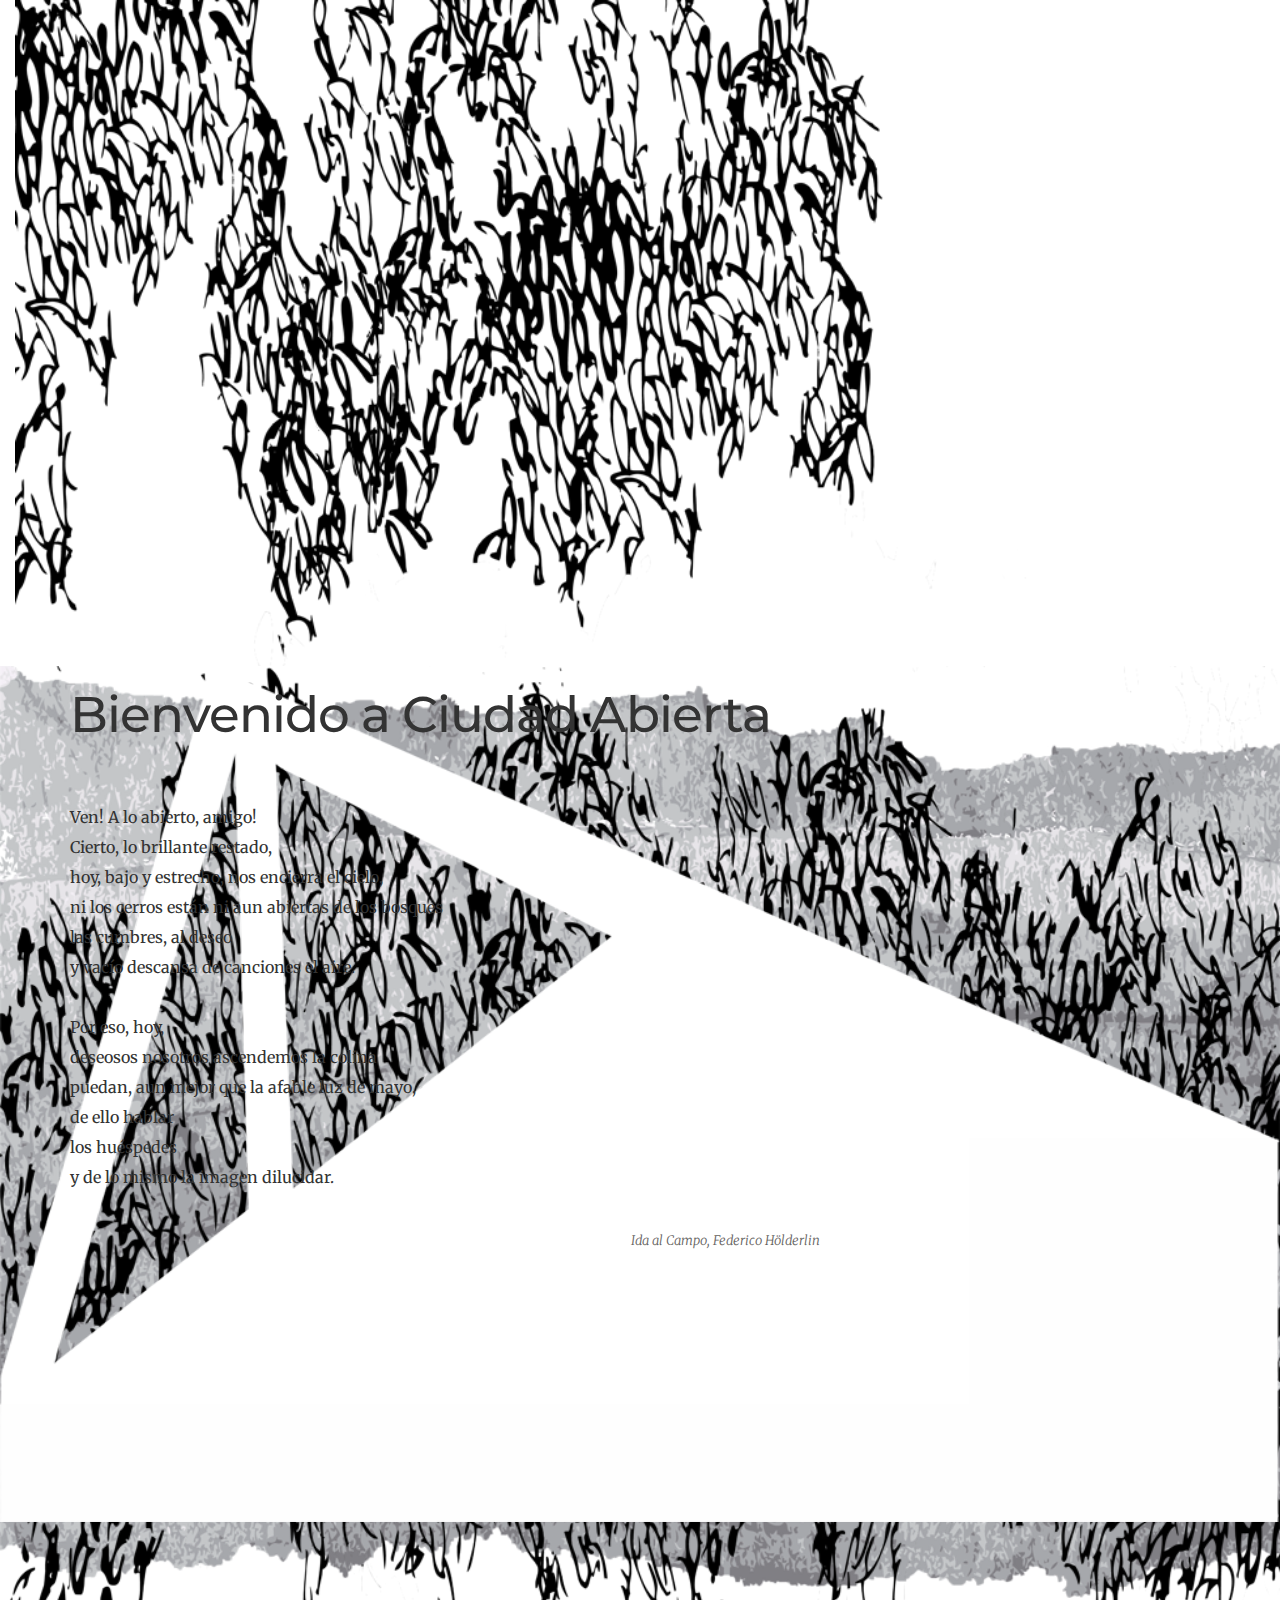
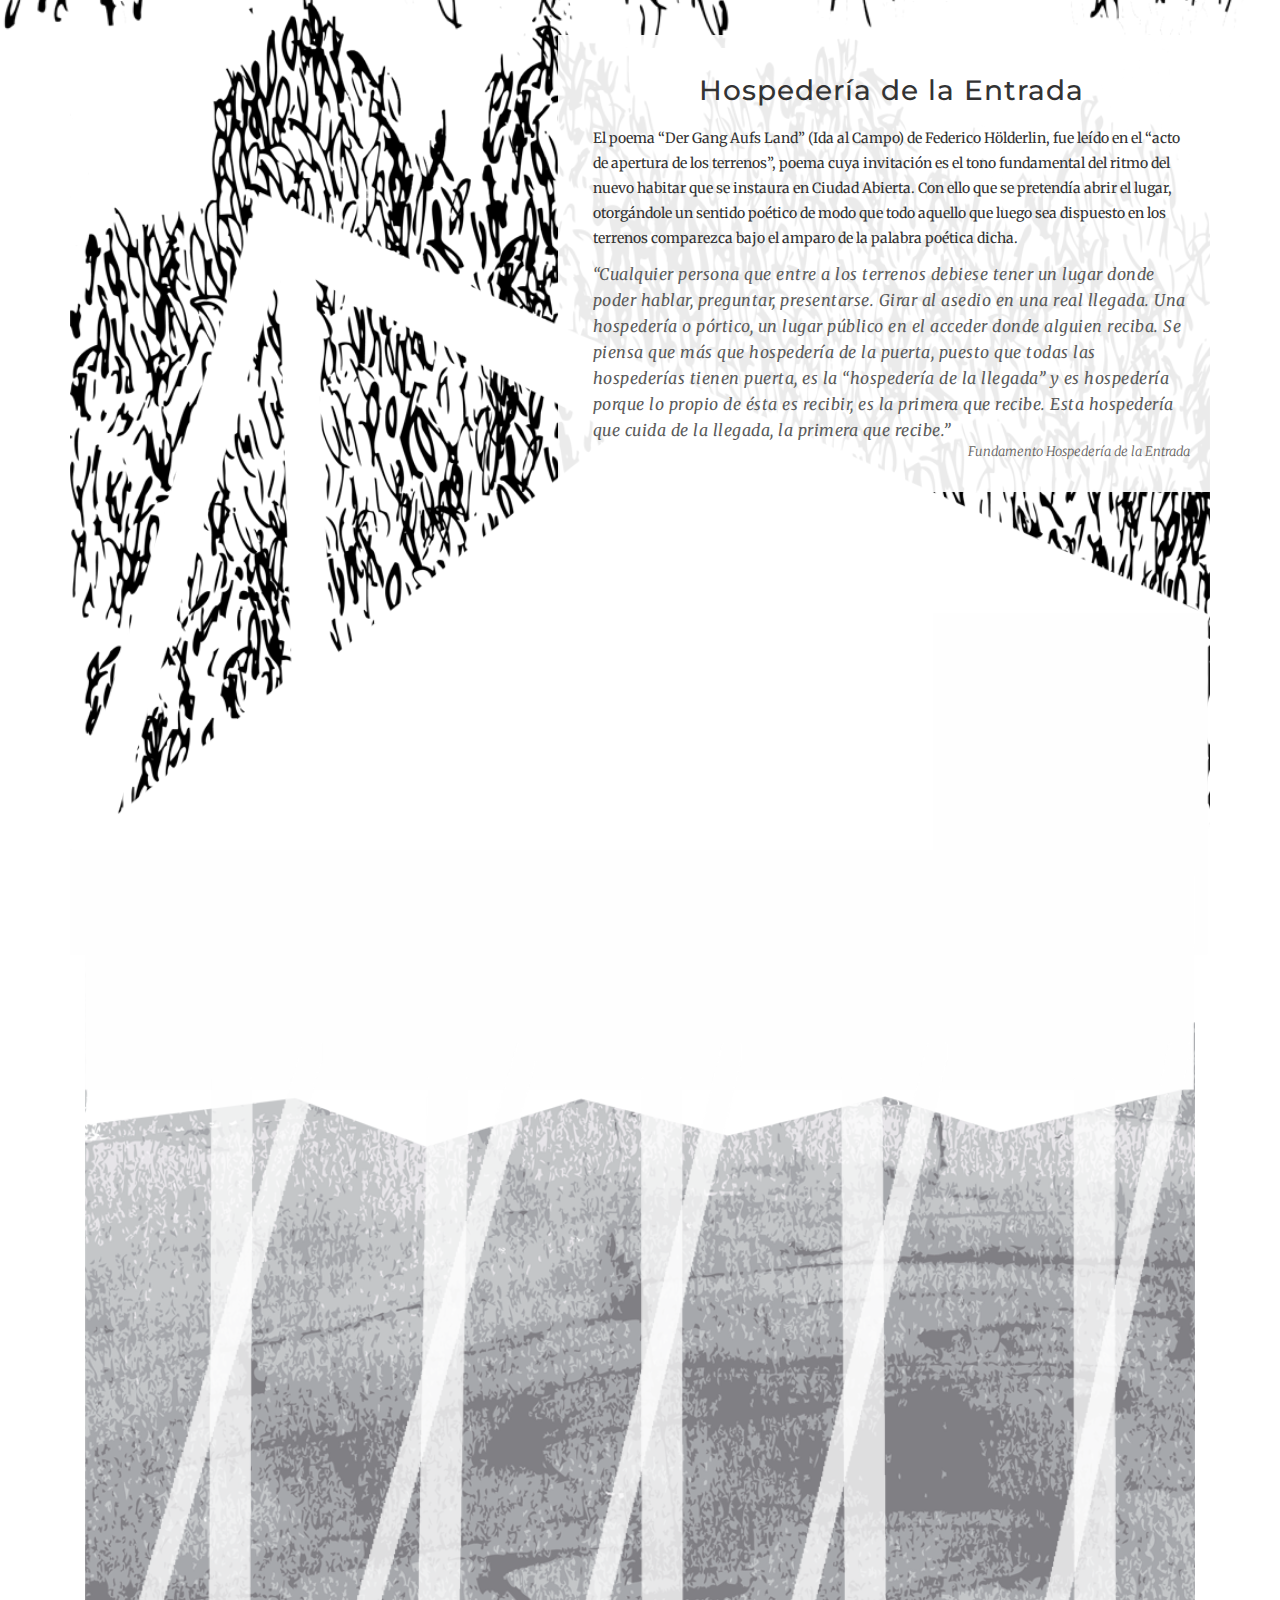
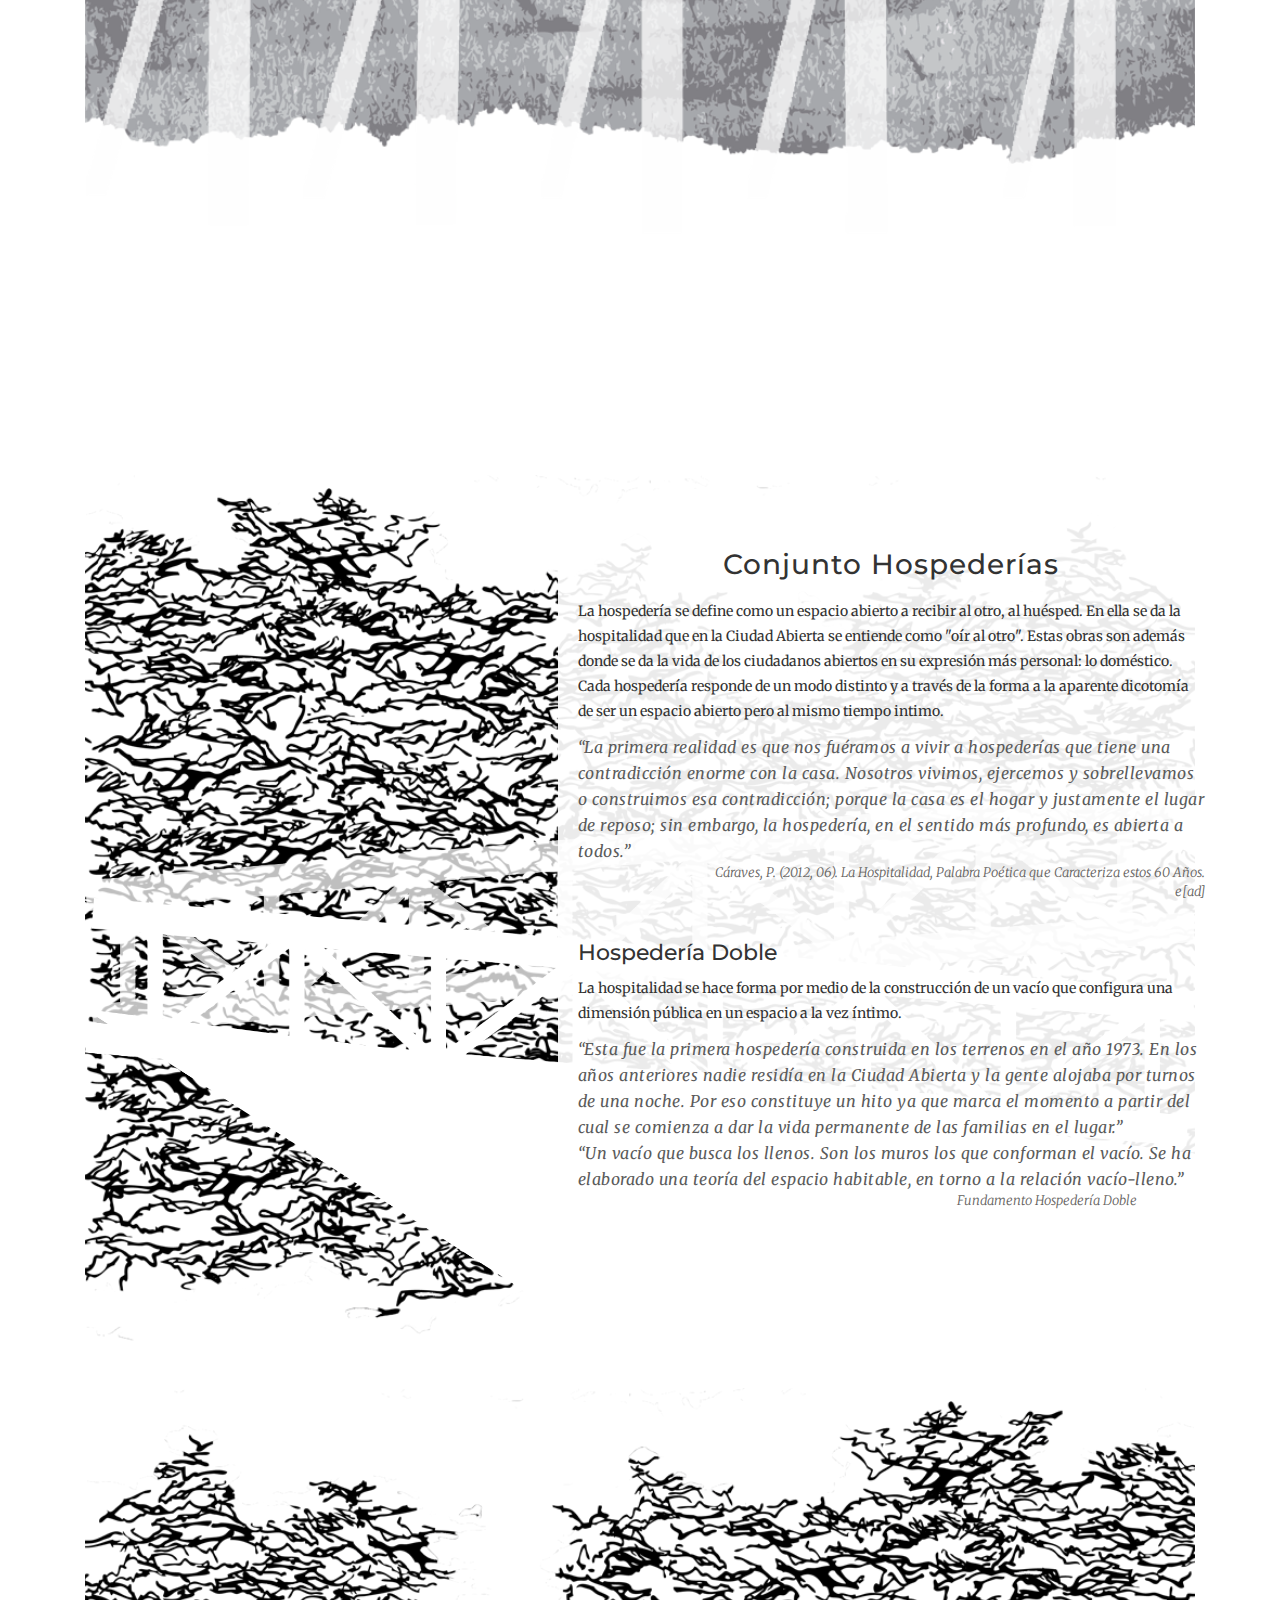
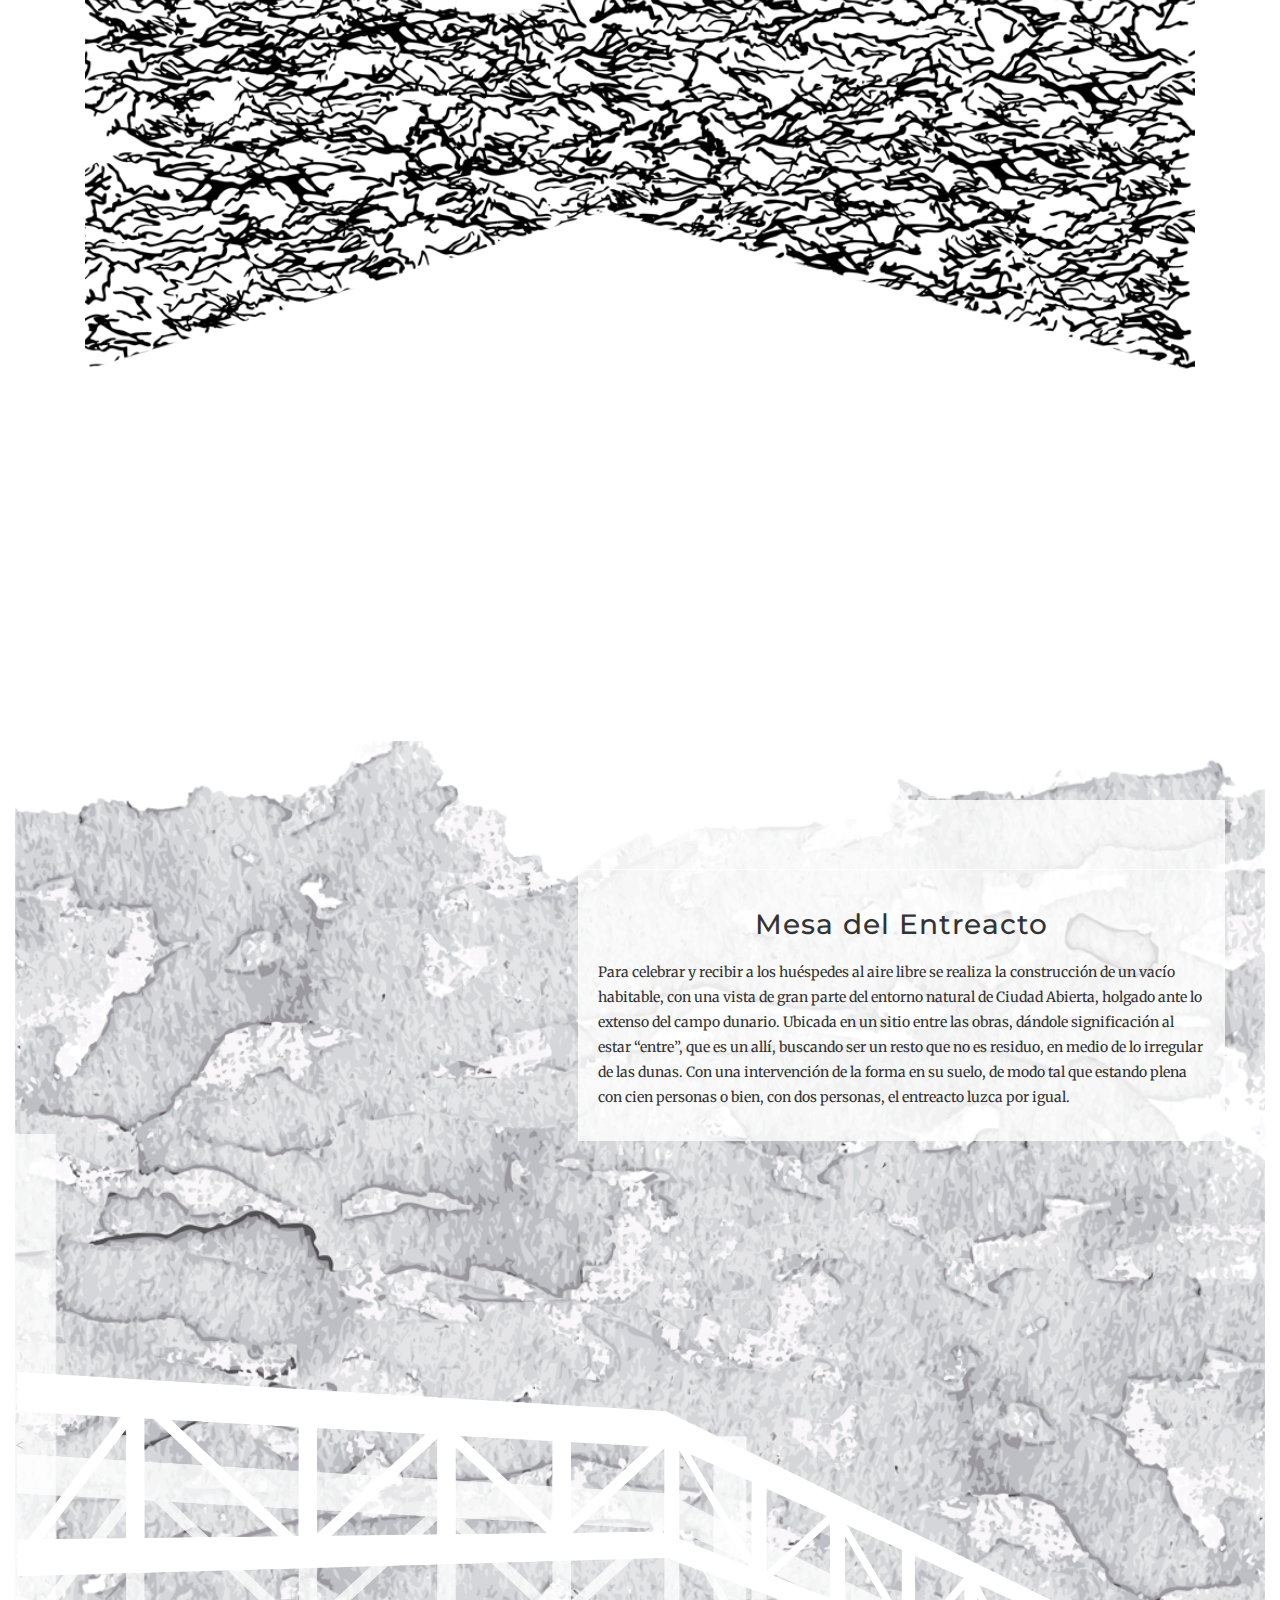
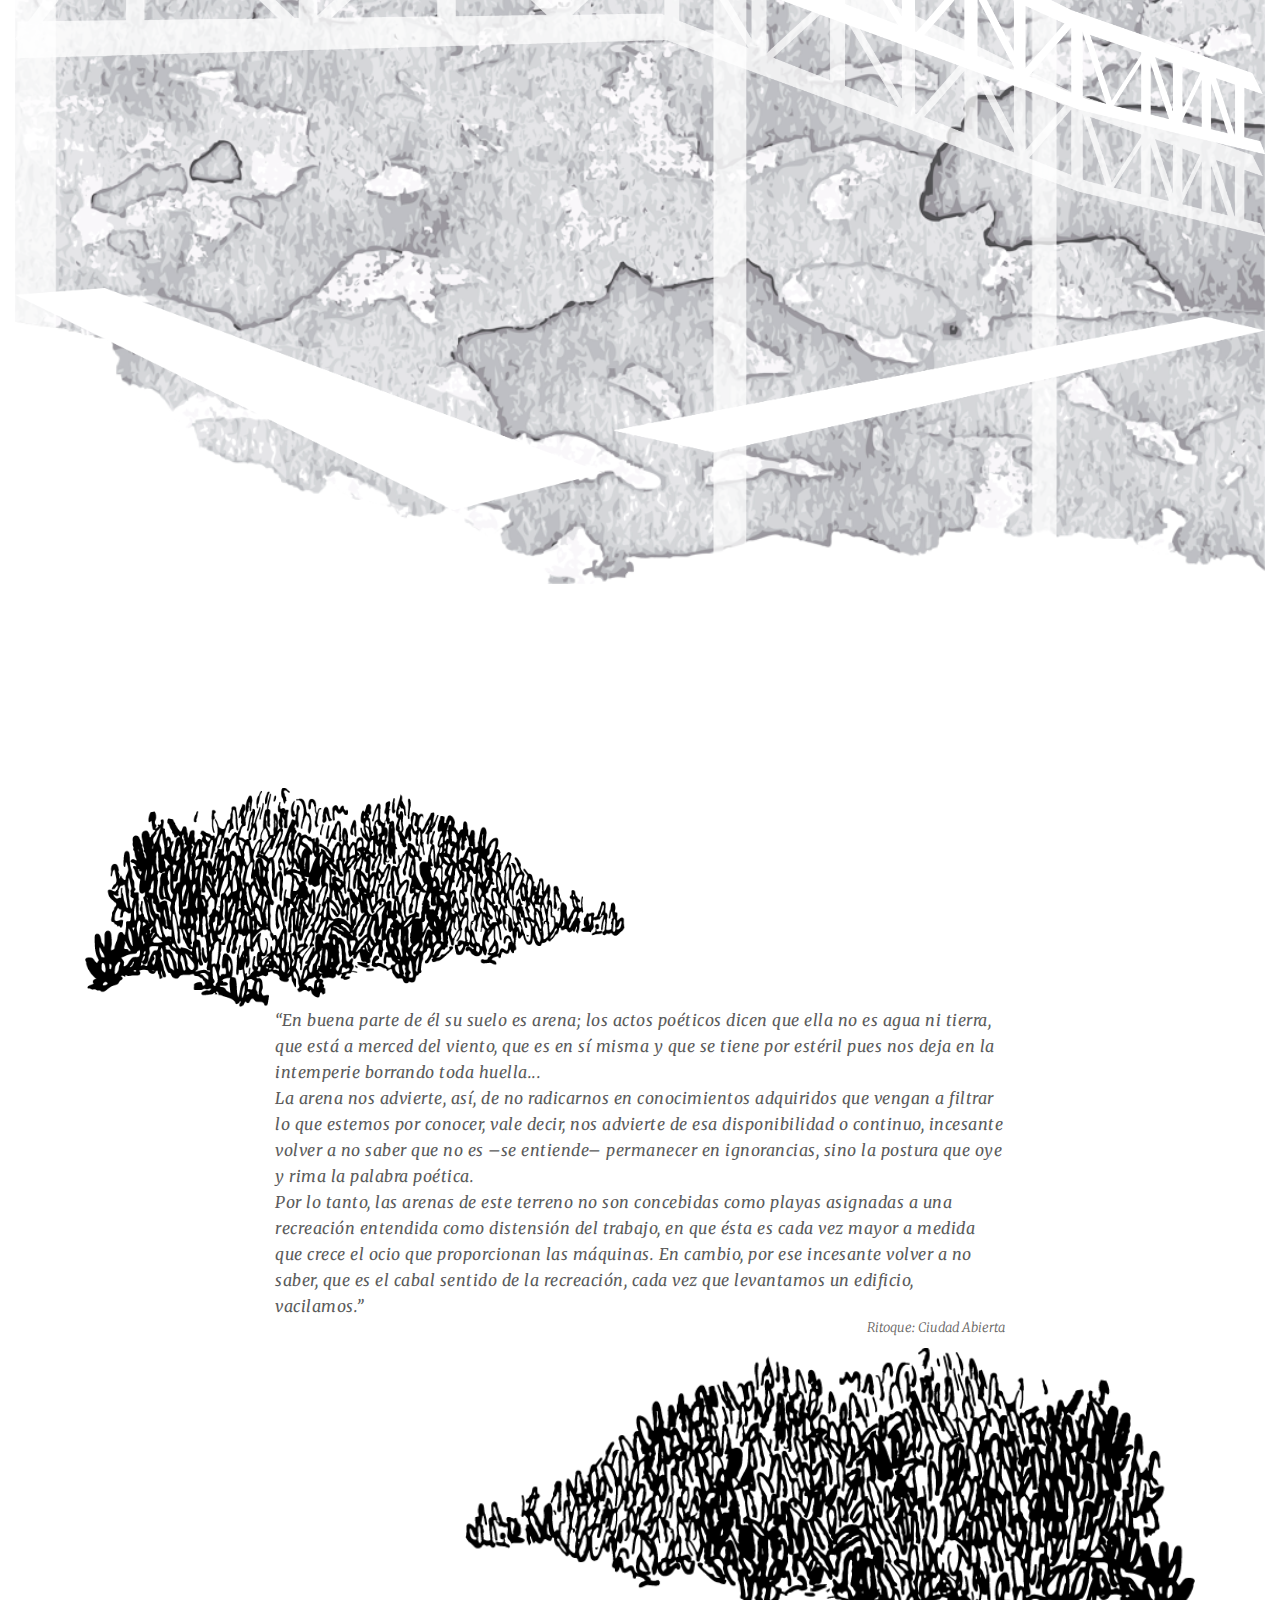
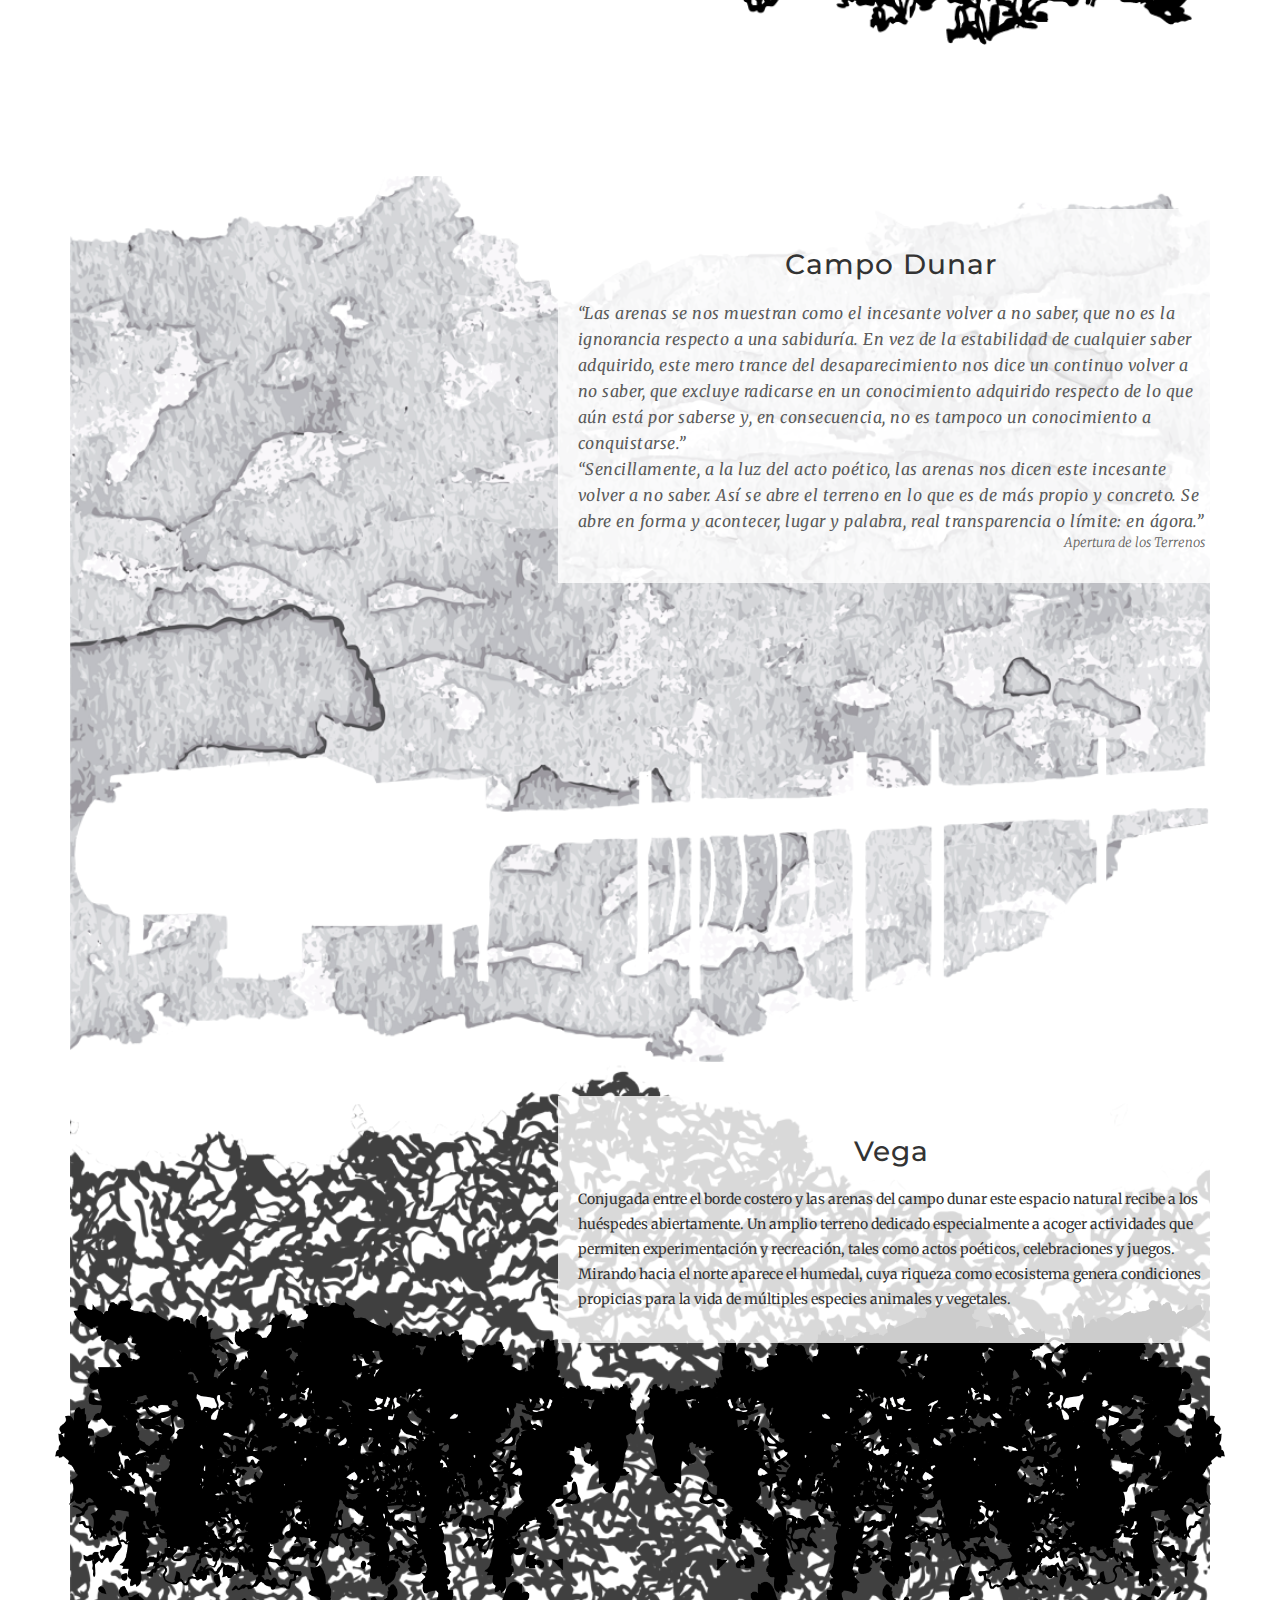
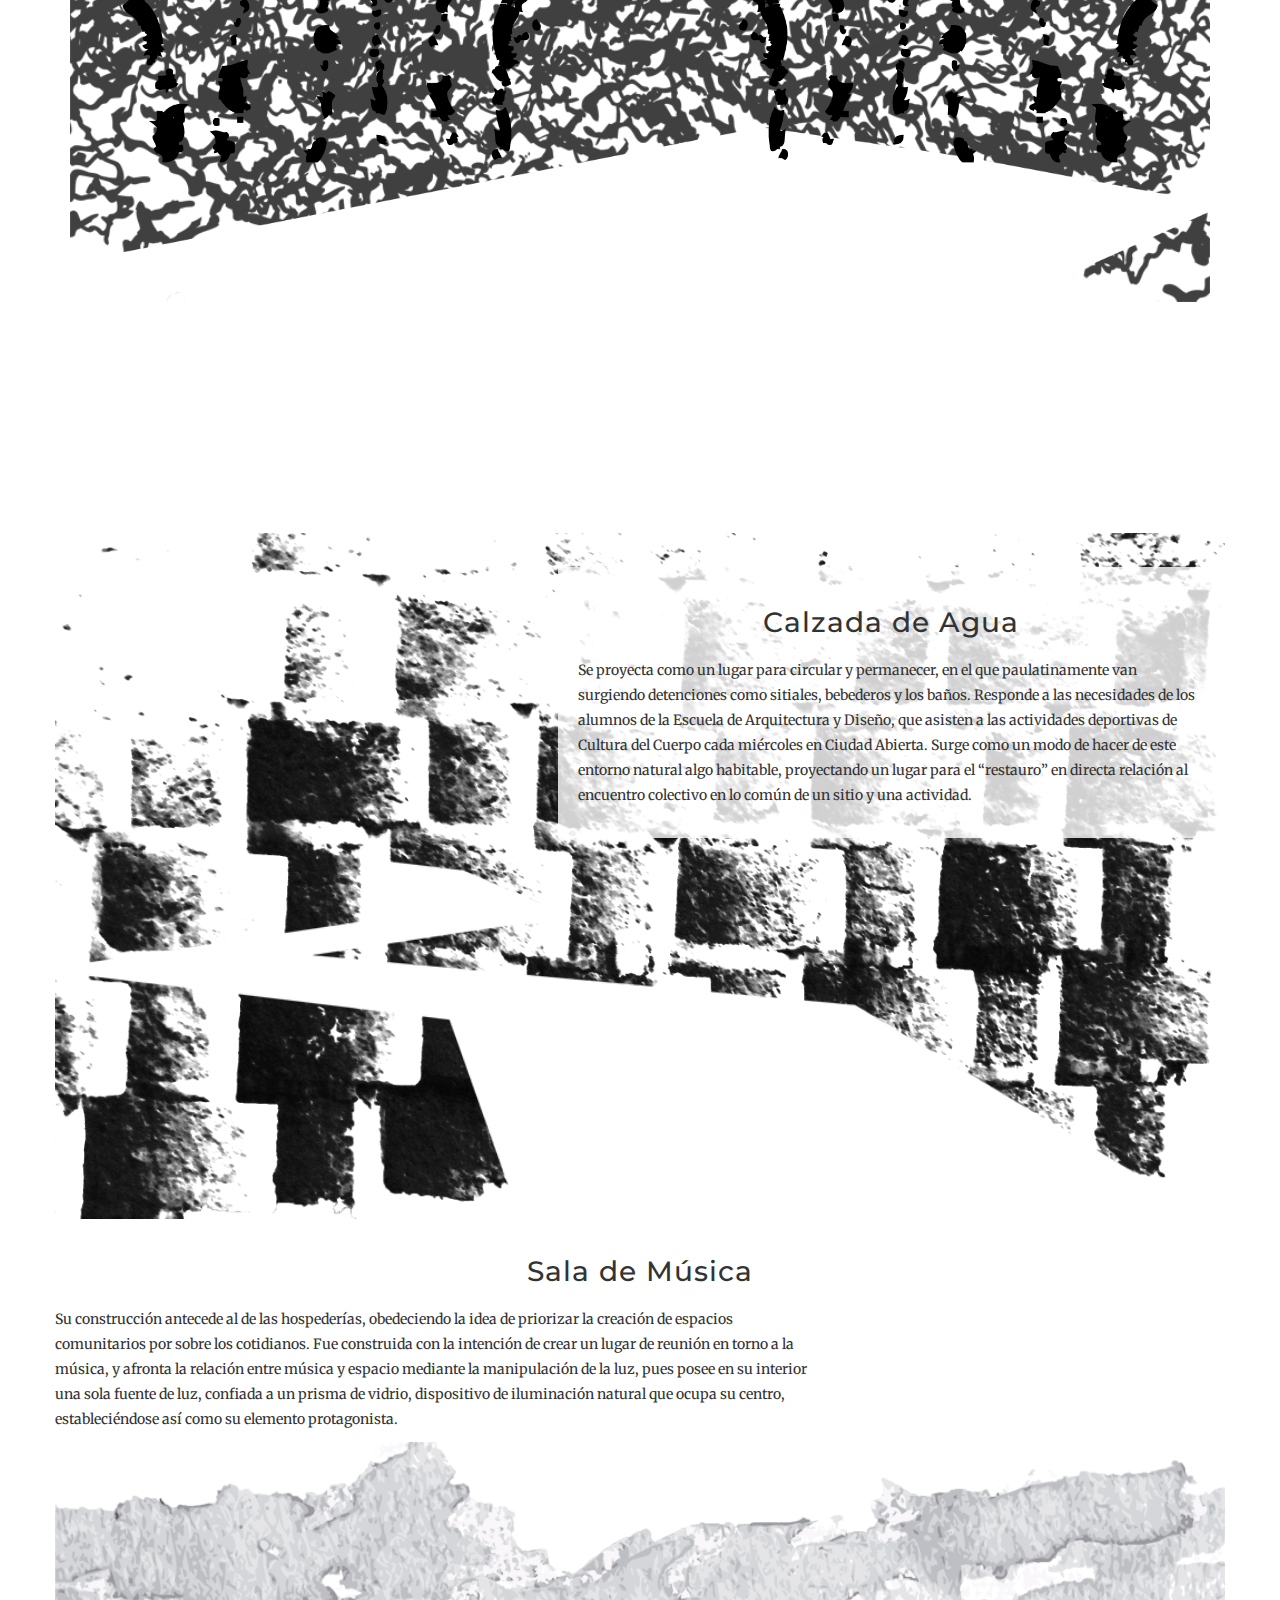
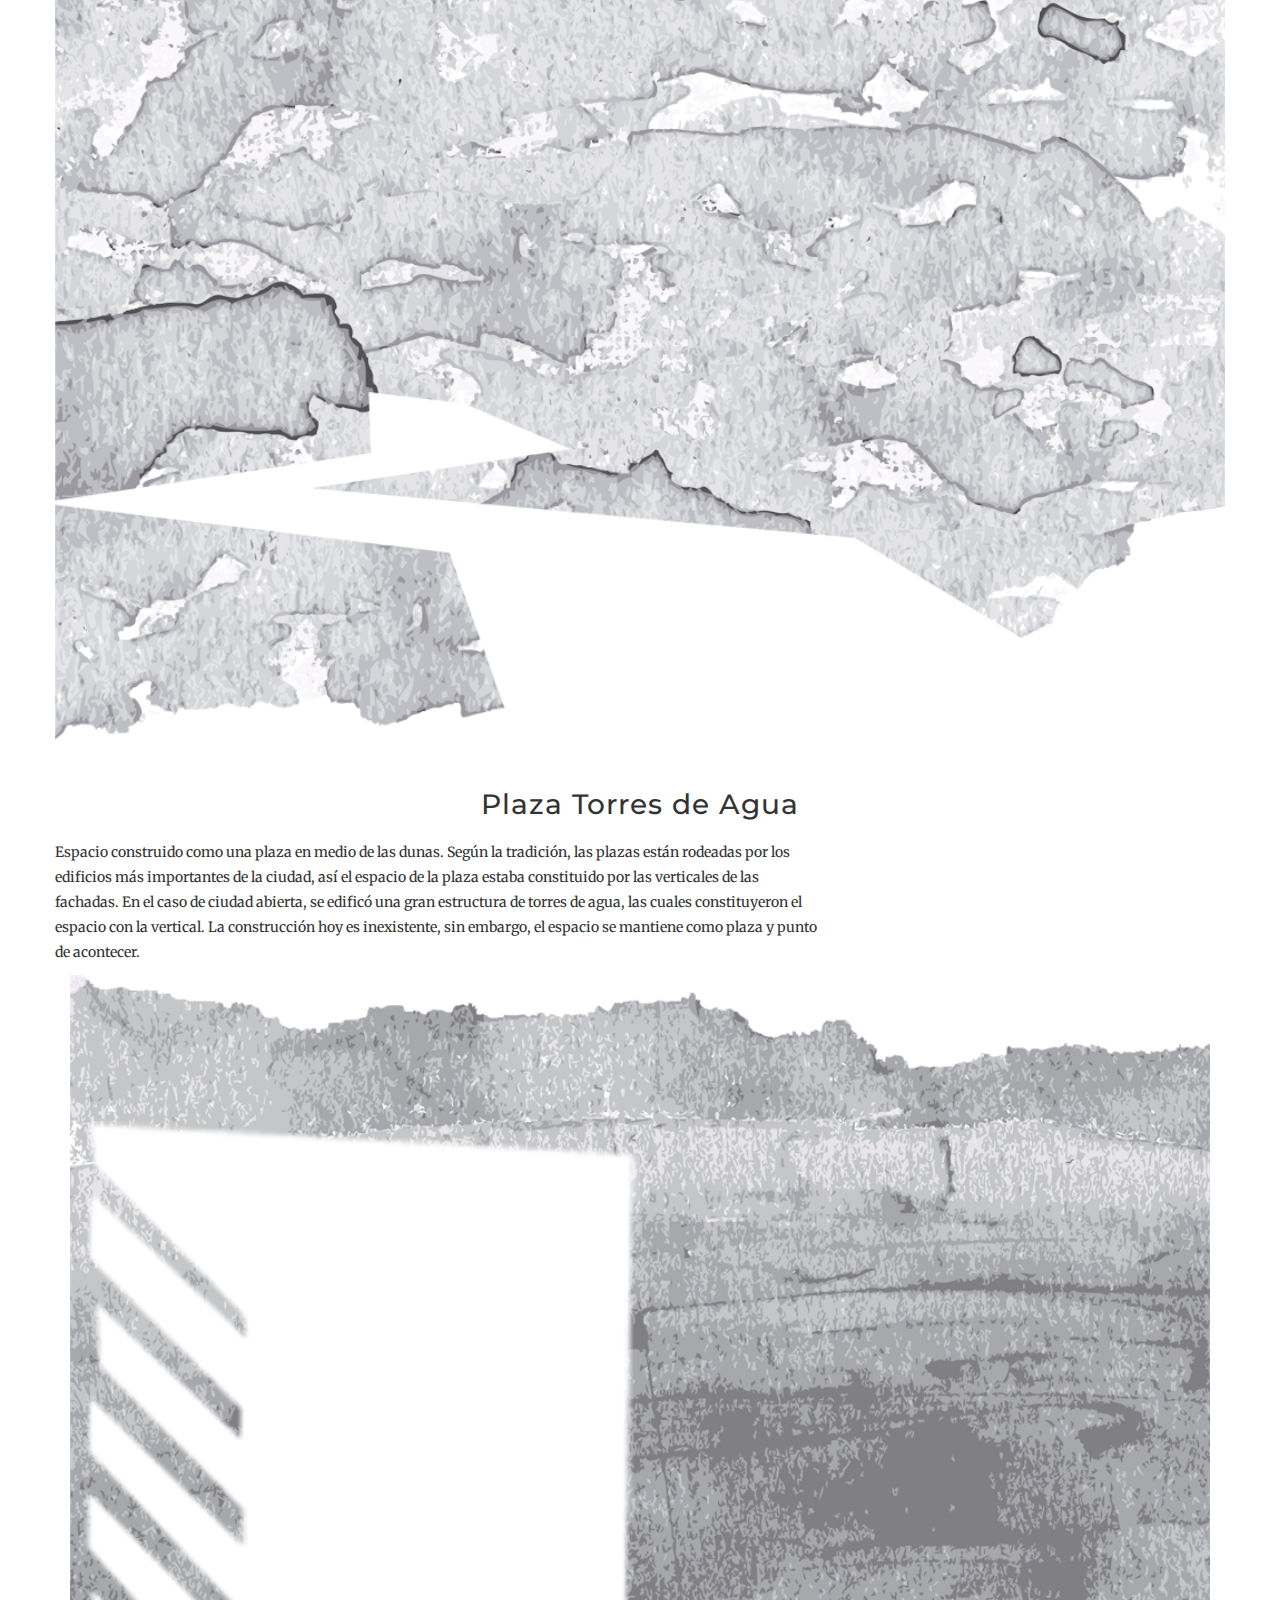
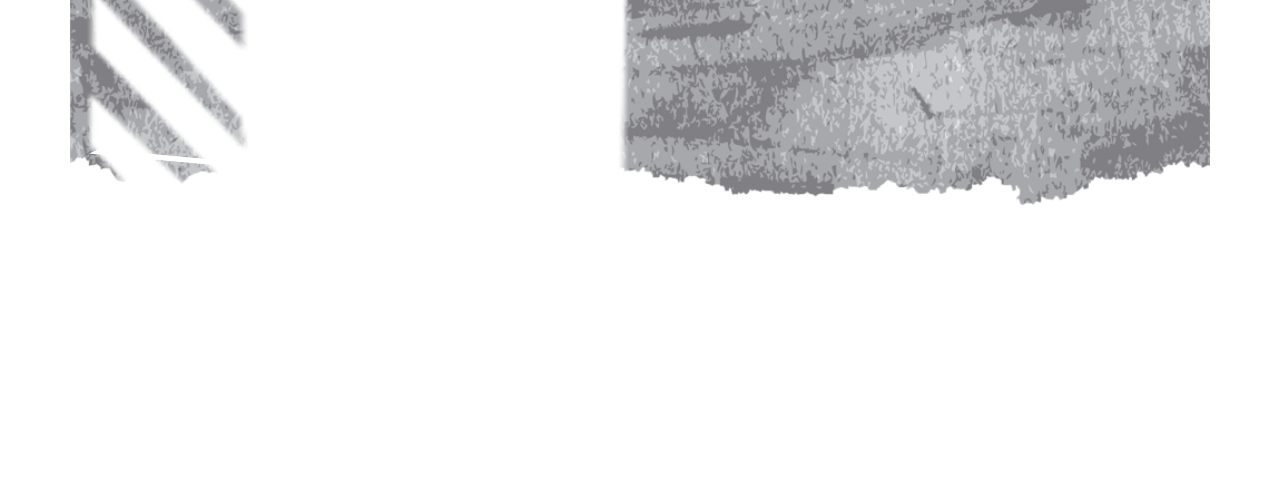
==== parte baja 2.html @ aeaaaddc "cambios" ====
<html>


<head>

    <meta charset="utf-8">
    <meta http-equiv="X-UA-Compatible" content="IE=edge">
    <meta name="viewport" content="width=device-width, initial-scale=1">
    <link href="css/bootstrap.min.css" rel="stylesheet">
    <link href="css/estilo recorrido.css" type=text/css rel="stylesheet">
    <link href='http://fonts.googleapis.com/css?family=Merriweather:400,400italic,300,700|Montserrat:400,700' rel='stylesheet' type='text/css'>

  <title>Recorrido ciudad abierta</title>
  
</head>

<body>

<div class="container-fluid">

<div class="row">
<div class="col-sm-10"><img src="img/eucaliptus corte.png"></div>
</div>

</div>


<div class='imagen-compuesta'>
	<img class='capa' src="img/aguada copia.png">
	<img class='capa' src="img/eucaliptus3.png">
	<img class='capa' src="img/entrada5.png">
</div>

<div class='row'>
	<div class='col-sm-4'></div>
	<div class='col-sm-4'></div>
	<div class='col-sm-4'></div>
</div>
<div class="container">


<h1>Bienvenido a Ciudad Abierta</h1>


<div class="row">
 <div class="col-sm-8">
<p class="poema">Ven! A lo abierto, amigo!
Cierto, lo brillante restado,
hoy, bajo y estrecho, nos encierra el cielo,
ni los cerros están ni aun abiertas de los bosques
las cumbres, al deseo
y vacío descansa de canciones el aire.
 
Por eso, hoy,
deseosos nosotros ascendemos la colina
puedan, aun mejor que la afable luz de mayo,
de ello hablar
los huéspedes
y de lo mismo la imagen dilucidar.</p>

<span class="fuente">Ida al Campo, Federico Hölderlin</span>
 </div>
</div>

<hr class="espacio">
<hr class="espacio">
<hr class="espacio">
</div>



<div class="container">

<div class="row"> 

<div class="col-sm-7 col-sm-offset-5">
<div class="textomasblanco">
<div class="col-sm-12">
<h2> Hospedería de la Entrada</h2>
<p class="virgilio">El poema “Der Gang Aufs Land” (Ida al Campo) de Federico Hölderlin, fue leído en el “acto de apertura de los terrenos”, poema cuya invitación es el tono fundamental del ritmo del nuevo habitar que se instaura en Ciudad Abierta. Con ello que se pretendía abrir el lugar, otorgándole un sentido poético de modo que todo aquello que luego sea dispuesto en los terrenos comparezca bajo el amparo de la palabra poética dicha.</p>
</div>


<div class="col-sm-12">
<cite>“Cualquier persona que entre a los terrenos debiese tener un lugar donde poder hablar, preguntar, presentarse. Girar al asedio en una real llegada. Una hospedería o pórtico, un lugar público en el acceder donde alguien reciba. Se piensa que más que hospedería de la puerta, puesto que todas las hospederías tienen puerta, es la “hospedería de la llegada” y es hospedería porque lo propio de ésta es recibir, es la primera que recibe. Esta hospedería que cuida de la llegada, la primera que recibe.”</cite>
</div>
<div class="col-sm-10 col-sm-offset-2">
<p class="fuente">Fundamento Hospedería de la Entrada</p>
</div>
</div>

</div>


<div class="col-xs-12">

<div class="composicion">
<img src="img/eucaliptus3.png">

<div class="col-xs-12 arriba1">
<img src="img/entrada5.png">
</div>

<div class="col-xs-12">
<img src="img/aguada copia.png">

<div class="col-xs-12 arriba2">
<img src="img/entrada4.png">
</div>

<div class="col-xs-12 arriba3">
<div class="transparencia"><img src="img/entrada6.png"></div>
</div>

<div class="col-xs-12 arriba3">
<div class="transparencia"><img src="img/entrada 6.png"></div>
</div>
</div>
</div>
</div>


</div>
</div>

<hr class="espacio">

<hr class="espacio">


<div class="container">

<div class="row">
<div class="col-sm-7 col-sm-offset-5">
<div class="textomasblanco">
<h2>Conjunto Hospederías</h2>

<div class="row">

<div class="col-sm-12">
<p class="virgilio">La hospedería se define como un espacio abierto a recibir al otro, al huésped. En ella se da la hospitalidad que en la Ciudad Abierta se entiende como "oír al otro". Estas obras son además donde se da la vida de los ciudadanos abiertos en su expresión más personal: lo doméstico. Cada hospedería responde de un modo distinto y a través de la forma a la aparente dicotomía de ser un espacio abierto pero al mismo tiempo intimo.</p>
</div>

</div>

<div class="row">
<div class="col-sm-12"><cite>“La primera realidad es que nos fuéramos a vivir a hospederías que tiene una contradicción enorme con la casa. Nosotros vivimos, ejercemos y sobrellevamos o construimos esa contradicción; porque la casa es el hogar y justamente el lugar de reposo; sin embargo, la hospedería, en el sentido más profundo, es abierta a todos.”</cite></div>
<div class="col-sm-10 col-sm-offset-2">
<p class="fuente">Cáraves, P. (2012, 06). La Hospitalidad, Palabra Poética que Caracteriza estos 60 Años. e[ad]</p>
</div>
</div>



<h3>Hospedería Doble</h3>

<div class="row">
<div class="col-sm-12"><p class="virgilio">La hospitalidad se hace forma por medio de la construcción de un vacío que configura una dimensión pública en un espacio a la vez íntimo.</p></div>
</div>

<cite>“Esta fue la primera hospedería construida en los terrenos en el año 1973. En los años anteriores nadie residía en la Ciudad Abierta y la gente alojaba por turnos de una noche. Por eso constituye un hito ya que marca el momento a partir del cual se comienza a dar la vida permanente de las familias en el lugar.”</cite>
<br>
<cite>“Un vacío que busca los llenos. Son los muros los que conforman el vacío. Se ha elaborado una teoría del espacio habitable, en torno a la relación vacío-lleno.”</cite>

<div class="col-sm-10 col-sm-offset-1">
<p class="fuente">Fundamento Hospedería Doble</p>
</div>
</div>
</div>
</div>


<div class="col-xs-12">
<img src="img/trama pino 2.png">

<div class="col-xs-12 arriba4">
<div class="invertida"><div class="transparencia"><img src="img/doble.png"></div></div>
</div>
<div class="col-xs-12 arriba5">
<img src="img/doble.png">
</div>
<div class="col-xs-12 arriba6">
<div class="invertida"><img src="img/geometría2.png"></div>
</div>

<div class="col-xs-12 arriba6"">
<div class="invertida"><div class="transparencia2"><img src="img/trama pino 2.png"></div></div>
</div>

<div class="col-xs-12 arriba5">
<img src="img/geometria.png">
</div>
</div>
</div>

</div>




<div class="container">
	<div class="row">
		<div class="col-sm-7 col-sm-offset-5 texto">
			<div class="texto">
				<h2>Mesa del Entreacto</h2>
				<p class="virgilio">Para celebrar y recibir a los huéspedes al aire libre se realiza la construcción de un vacío habitable, con una vista de gran parte del entorno natural de Ciudad Abierta, holgado ante lo extenso del campo dunario. Ubicada en un sitio entre las obras, dándole significación al estar “entre”, que es un allí, buscando ser un resto que no es residuo, en medio de lo irregular de las dunas. Con una intervención de la forma en su suelo, de modo tal que estando plena con cien personas o bien, con dos personas, el entreacto luzca por igual.
				</p>
			</div>
		</div>
	</div>
</div>




<div class="col-xs-12">
<img src="img/aguada 2 copia.png">

<div class="col-xs-12 arriba5">
<div class="invertida"><div class="transparencia2"><img src="img/aguada 2 copia.png"></div></div>


<div class="col-xs-12 arriba3">
<img src="img/mesa3.png">
</div>

<div class="col-xs-12 arriba1">
<<div class="transparencia"><img src="img/mesa3.png"></div>
</div>

<div class="col-xs-10 arriba7">
<div class="transparencia"><img src="img/mesa 4.png"></div>
</div>

<div class="col-xs-12 arriba5">
<img src="img/mesa1.png">
</div>
</div>
</div>

<div class="container">

 <div class="col-sm-6">
   <img src="img/docas cortas.png"></div>

<div class="col-sm-8 col-sm-offset-2">
<cite>“En buena parte de él su suelo es arena; los actos poéticos dicen que ella no es agua ni tierra, que está a merced del viento, que es en sí misma y que se tiene por estéril pues nos deja en la intemperie borrando toda huella...</cite>
<br>
<cite>La arena nos advierte, así, de no radicarnos en conocimientos adquiridos que vengan a filtrar lo que estemos por conocer, vale decir, nos advierte de esa disponibilidad o continuo, incesante volver a no saber que no es –se entiende– permanecer en ignorancias, sino la postura que oye y rima la palabra poética. </cite>

<br>
<cite>Por lo tanto, las arenas de este terreno no son concebidas como playas asignadas a una recreación entendida como distensión del trabajo, en que ésta es cada vez mayor a medida que crece el ocio que proporcionan las máquinas. En cambio, por ese incesante volver a no saber, que es el cabal sentido de la recreación, cada vez que levantamos un edificio, vacilamos.”</cite>
<br>
<p class="fuente">Ritoque: Ciudad Abierta</p>
</div>

 <div class="col-sm-8 col-sm-offset-4">
<div class="invertida"><img src="img/docas cortas.png"></div></div>

</div>

<hr class="espacio">

<div class="container">



<div class="row"> 

<div class="col-sm-7 col-sm-offset-5">
<div class="texto">
<h2>Campo Dunar</h2>

<cite>“Las arenas se nos muestran como el incesante volver a no saber, que no es la ignorancia respecto a una sabiduría. En vez de la estabilidad de cualquier saber adquirido, este mero trance del desaparecimiento nos dice un continuo volver a no saber, que excluye radicarse en un conocimiento adquirido respecto de lo que aún está por saberse y, en consecuencia, no es tampoco un conocimiento a conquistarse.”</cite>
<br>

  

<cite>“Sencillamente, a la luz del acto poético, las arenas nos dicen este incesante volver a no saber. Así se abre el terreno en lo que es de más propio y concreto. Se abre en forma y acontecer, lugar y palabra, real transparencia o límite: en ágora.”</cite>
<br>
<p class="fuente">Apertura de los Terrenos</p>

</div>
</div>
</div>
 
<div class="row">
  <div class="col-sm-12"><img src="img/aguada 2 copia.png"></div>

   
   <div class="col-sm-12 arriba6"><img src="img/colgante.png"></div>
        </div> 

</div>




<div class="container">

<div class="row"> 

<div class="col-sm-7 col-sm-offset-5">
<div class="texto">
<h2>Vega</h2>
<p class="virgilio">Conjugada entre el borde costero y las arenas del campo dunar este espacio natural recibe a los huéspedes abiertamente. Un amplio terreno dedicado especialmente a acoger actividades que permiten experimentación y recreación, tales como actos poéticos, celebraciones y juegos. Mirando hacia el norte aparece el humedal, cuya riqueza como ecosistema genera condiciones propicias para la vida de múltiples especies animales y vegetales.</p>
</div>
</div>
</div>

<div class="row">
  <div class="col-sm-12"><div class="transparencia"><img src="img/trama densa 2.png"></div></div>
 <div class="col-sm-12 arriba8"><div class="invertida"><img src="img/vega.png"></div></div>
 <div class="col-sm-6 arriba1"><div class="invertida"><img src="img/densotronco.png"></div></div>
 <div class="col-sm-6 col-sm-offset-6 arriba1"><img src="img/densotronco.png"></div>
        </div> 


<hr class="espacio">

</div>
<div class="container">
<div class="row"> 

<div class="col-sm-7 col-sm-offset-5">
<div class="texto">
<h2>Calzada de Agua</h2>
<p class="virgilio">Se proyecta como un lugar para circular y permanecer, en el que paulatinamente van surgiendo detenciones como sitiales, bebederos y los baños. Responde a las necesidades de los alumnos de la Escuela de Arquitectura y Diseño, que asisten a las actividades deportivas de Cultura del Cuerpo cada miércoles en Ciudad Abierta. Surge como un modo de hacer de este entorno natural algo habitable, proyectando un lugar para el “restauro” en directa relación al encuentro colectivo en lo común de un sitio y una actividad.</p>
</div>
</div>


<div class="row">
  <div class="col-sm-12"><img src="img/ladrillo.png"></div>

  <div class="col-sm-12 arriba6"><img src="img/calzada2.png"></div>

        </div> 


<h2>Sala de Música</h2>

<div class="row">
<div class="col-sm-8">
<p class="virgilio">Su construcción antecede al de las hospederías, obedeciendo la idea de priorizar la creación de espacios comunitarios por sobre los cotidianos. Fue construida con la intención de crear un lugar de reunión en torno a la música, y afronta la relación entre música y espacio mediante la manipulación de la luz, pues posee en su interior una sola fuente de luz, confiada a un prisma de vidrio, dispositivo de iluminación natural que ocupa su centro, estableciéndose así como su elemento protagonista.</p>
</div>
</div>

<div class="row">
  <div class="col-sm-12"><img src="img/aguada 2 copia.png"></div>

  <div class="col-sm-12 arriba6"><img src="img/calzada2.png"></div>

        </div> 

<h2>Plaza Torres de Agua</h2>

<div class="row">
<div class="col-sm-8">
<p class="virgilio">Espacio construido como una plaza en medio de las dunas. Según la tradición, las plazas están rodeadas por los edificios más importantes de la ciudad, así el espacio de la plaza estaba constituido por las verticales de las fachadas. En el caso de ciudad abierta, se edificó una gran estructura de torres de agua, las cuales constituyeron el espacio con la vertical. La construcción hoy es inexistente, sin embargo, el espacio se mantiene como plaza y punto de acontecer.</p>
</div>
</div>

<div class="col-sm-12">
<img src="img/aguada copia.png">

<div class="col-sm-6 arriba1">
<img src="img/sala musica2.png">

<div class="col-sm-6 arriba1">
<img src="img/sala musica1.png">
</div>
</div>

</div>
</div>

   
   
    <script type="text/javascript" src="skrollr.min.js"></script>
    <script type="text/javascript">
    var s = skrollr.init();
    </script>
 
   
</body>

</html>
---- css/estilo recorrido.css ----
body{
	font-family: "Open sans", sans-serif;
}

img{
	width: 100%;
}

.w100{
	width: 100%;
	height: auto;
}
.recorte{
	position: absolute;
	width: 100%;
}


.contenedor texto lado{
	width: 200px;
	height: 500px;
	float: right;
	background-color: white;
	position: absolute;
	display: inline-block;
	
}


.fondo transparencia{
	opacity: 0.2;
	position: absolute;
}

.recorte{

 

}

body{
	font-family: 'Merriweather', serif;
}

h1{
	font-family: 'Montserrat', sans-serif;
	font-size: 50px;
	letter-spacing: -1px;
	position: relative;
	margin-bottom: 60px;


	
}

h2{
	font-family: 'Montserrat', sans-serif;
	font-size: 28px;
	letter-spacing:1px;
	margin-bottom: 20px;
	text-align: center;
}

h3{	
    font-family: 'Montserrat', sans-serif;
	font-size: 22px;
	margin-top: 30px;
	
}




p.poema{
	font-size: 16px;
	white-space: pre;
	line-height: 30px;
	margin-bottom:40px;
	
}

p.virgilio{
    font-size: 14px;
	line-height: 25px;
	
}

cite{
	font-size: 16px;
	font-style: italic;
	color: #5b5b5b;
	line-height: 26px;
	letter-spacing:0.5px;
	text-align: center;

}

.fuente{
    font-style: italic;
	font-size:13px;
	font-weight: 200;
	color:#63615d;
	float: right;
	text-align: right;
}



.arriba1{
margin-top: -60%;
padding: 0;
}

.arriba2{
margin-top: -80%;
padding: 0;
}

.arriba3{
margin-top: -65%;
padding: 0;

}

.arriba4{
margin-top: -50%;
padding: 0;

}

.arriba5{
margin-top: -40%;
padding: 0;

}


.arriba6{
margin-top: -30%;
padding: 0;

}


.arriba7{
margin-top: -84%;
padding: 0;

}

.arriba8{
margin-top: -15%;
padding: 0;

}

.transparencia{
	opacity: 0.9;
}

.transparencia{
	opacity: 0.75;
}

.invertida{
	    -moz-transform: scaleX(-1);
        -o-transform: scaleX(-1);
        -webkit-transform: scaleX(-1);
        transform: scaleX(-1);
        filter: FlipH;
        -ms-filter: "FlipH";
}


hr.espacio{
	color: white;
	height: 10%;
	border: white;
}


.container{

	position: relative;
	
}

.composicion{
	z-index: -1;
}

.texto{
	position: absolute;
	z-index: 100;
	background-color: rgba(255,255,255,0.8);
	padding:3%;
	margin-top:5%;
	margin-bottom: 5%;
	
}


.textomasblanco{
	position: absolute;
	z-index: 100;
	background-color: rgba(255,255,255,0.92);
	padding:3%;
	margin-top:5%;
	margin-bottom: 5%;
	
}

br{
	margin-bottom: 4%;
}


.imagen-compuesta{
	position: relative;
	background-color: fuchsia;
}

.capa{
	position: absolute;
}
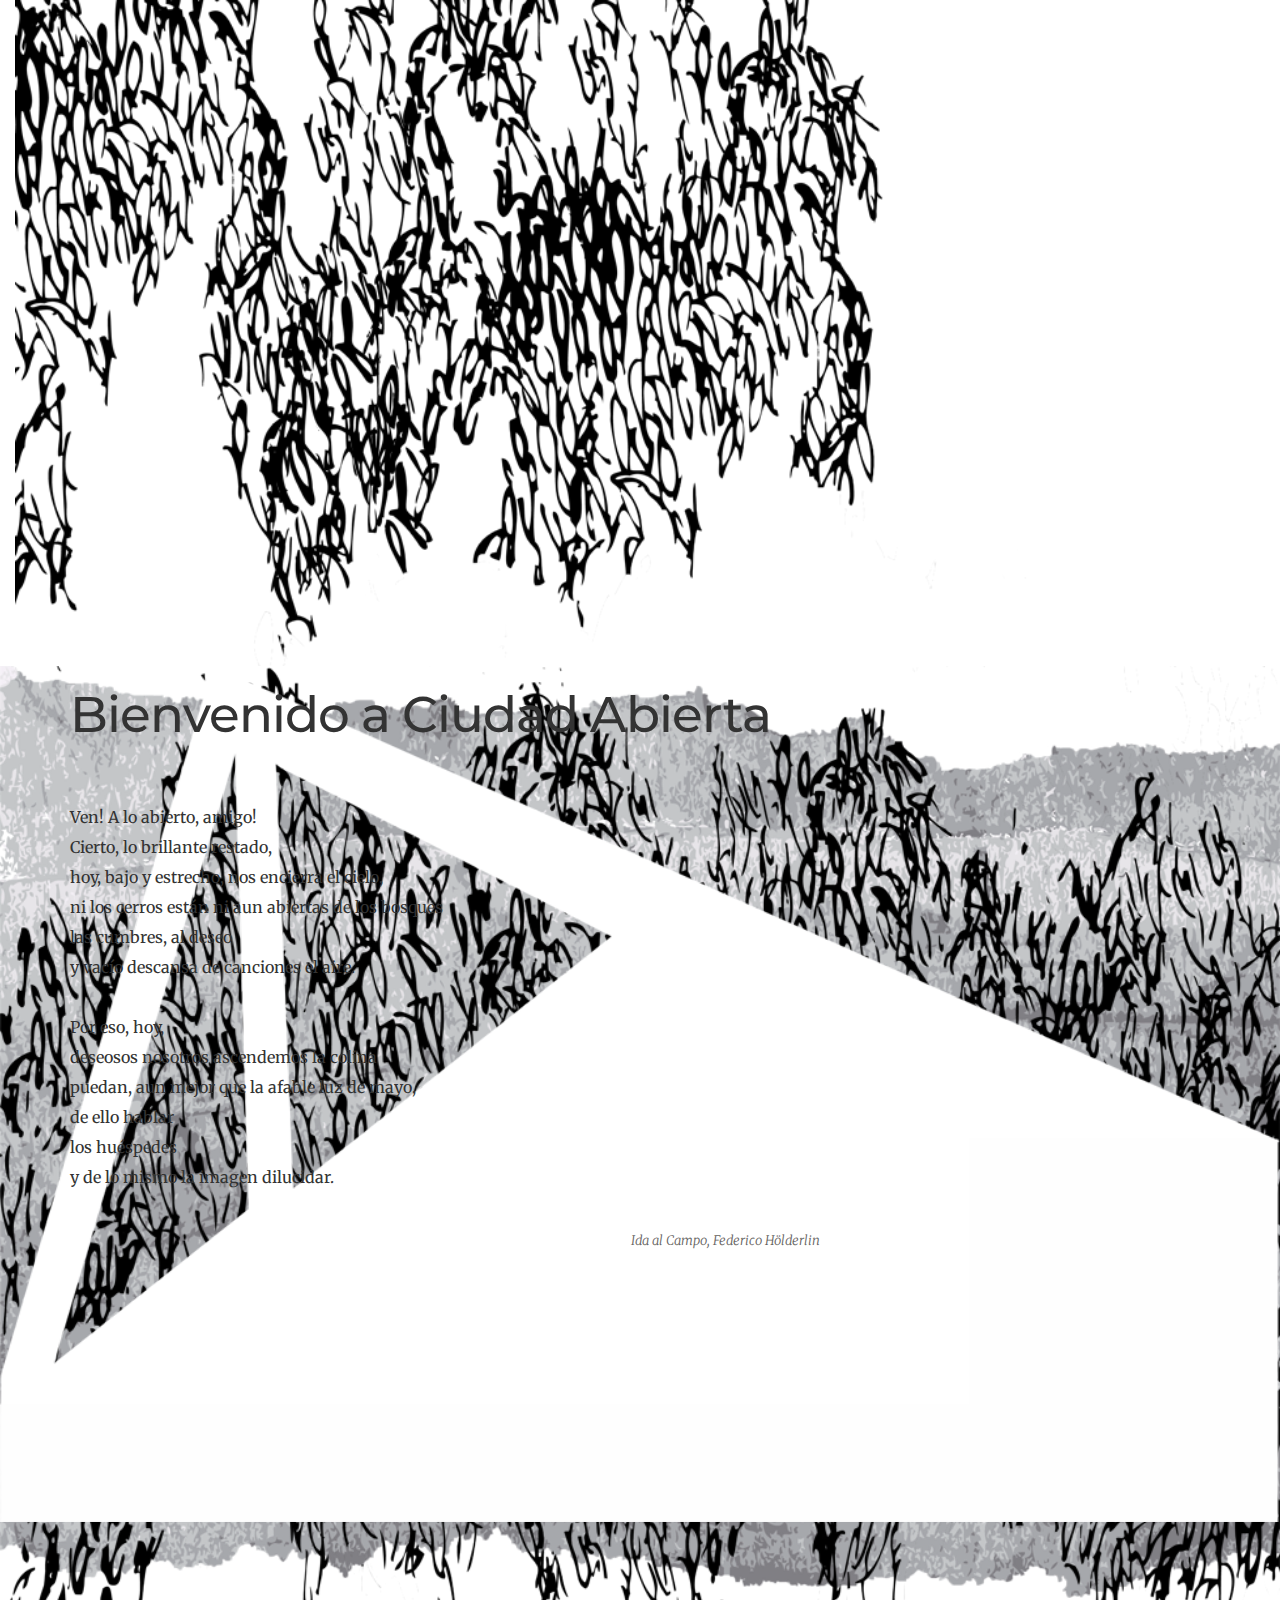
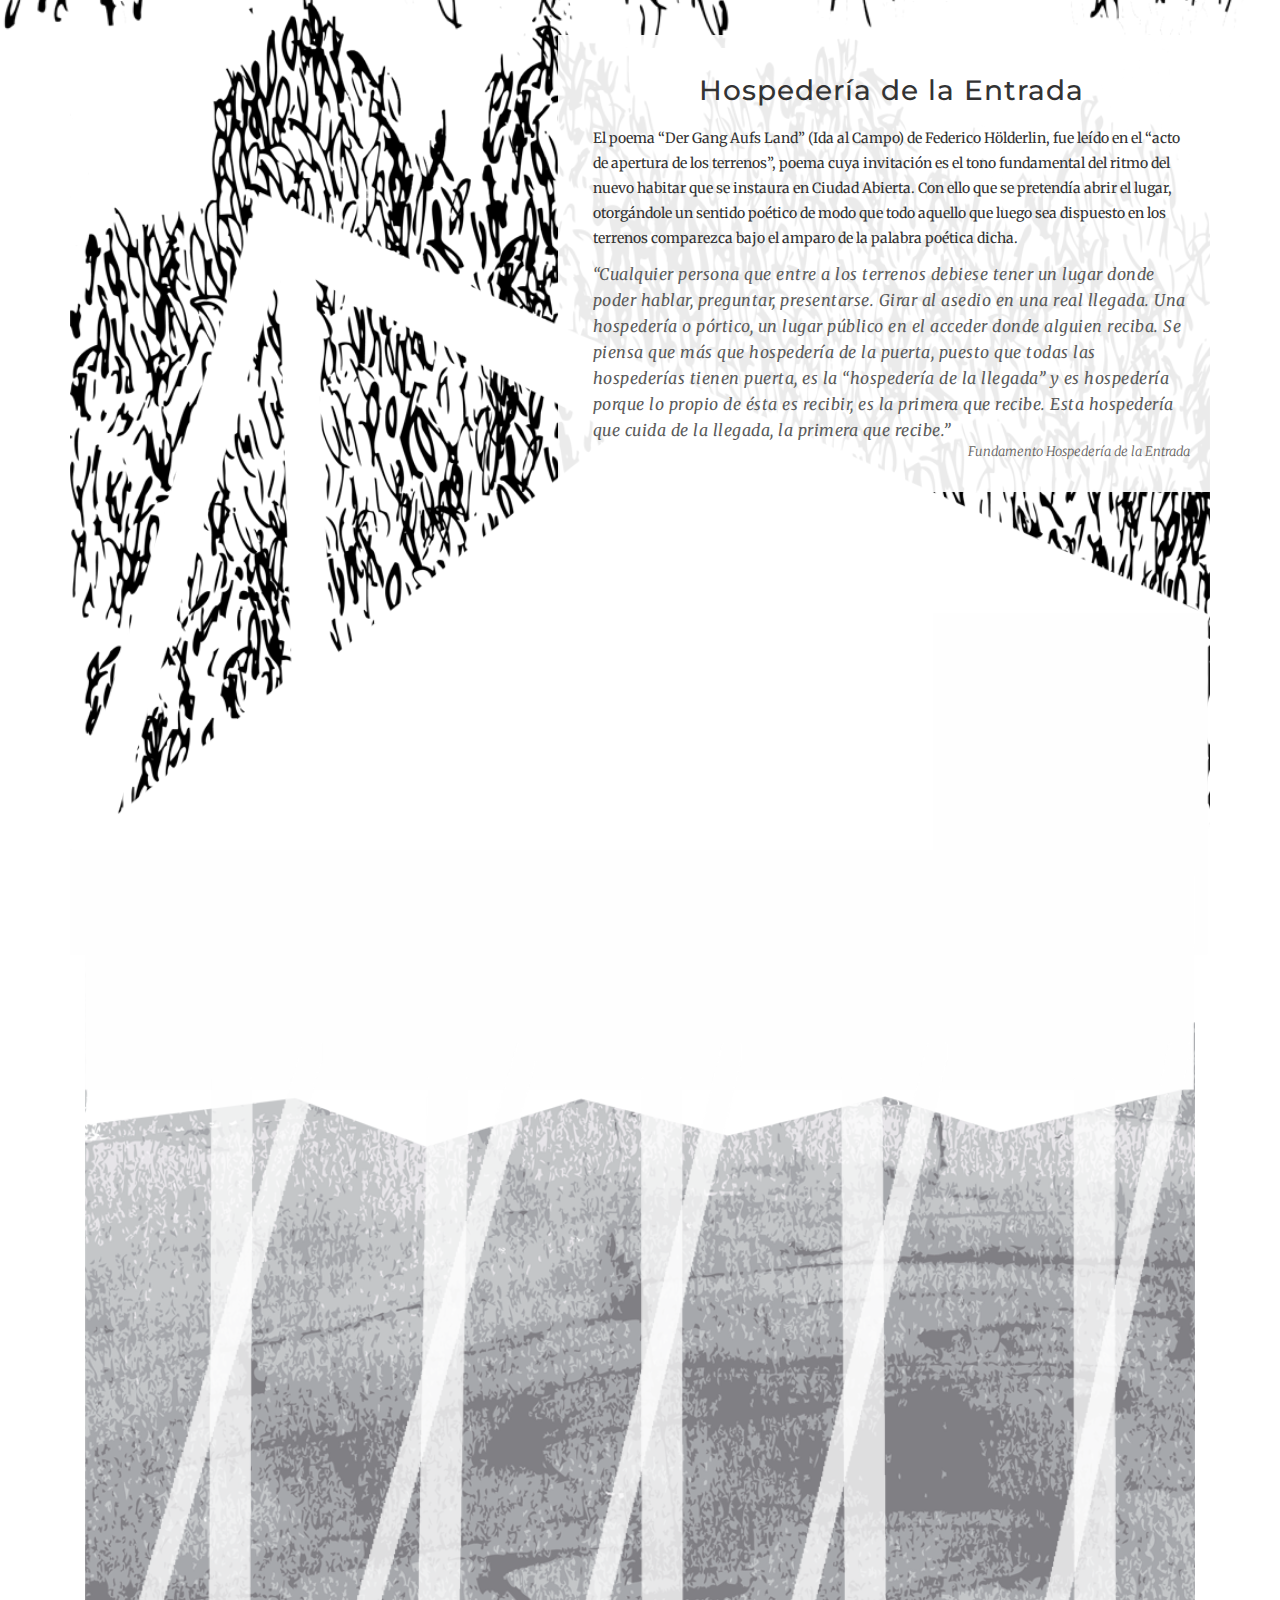
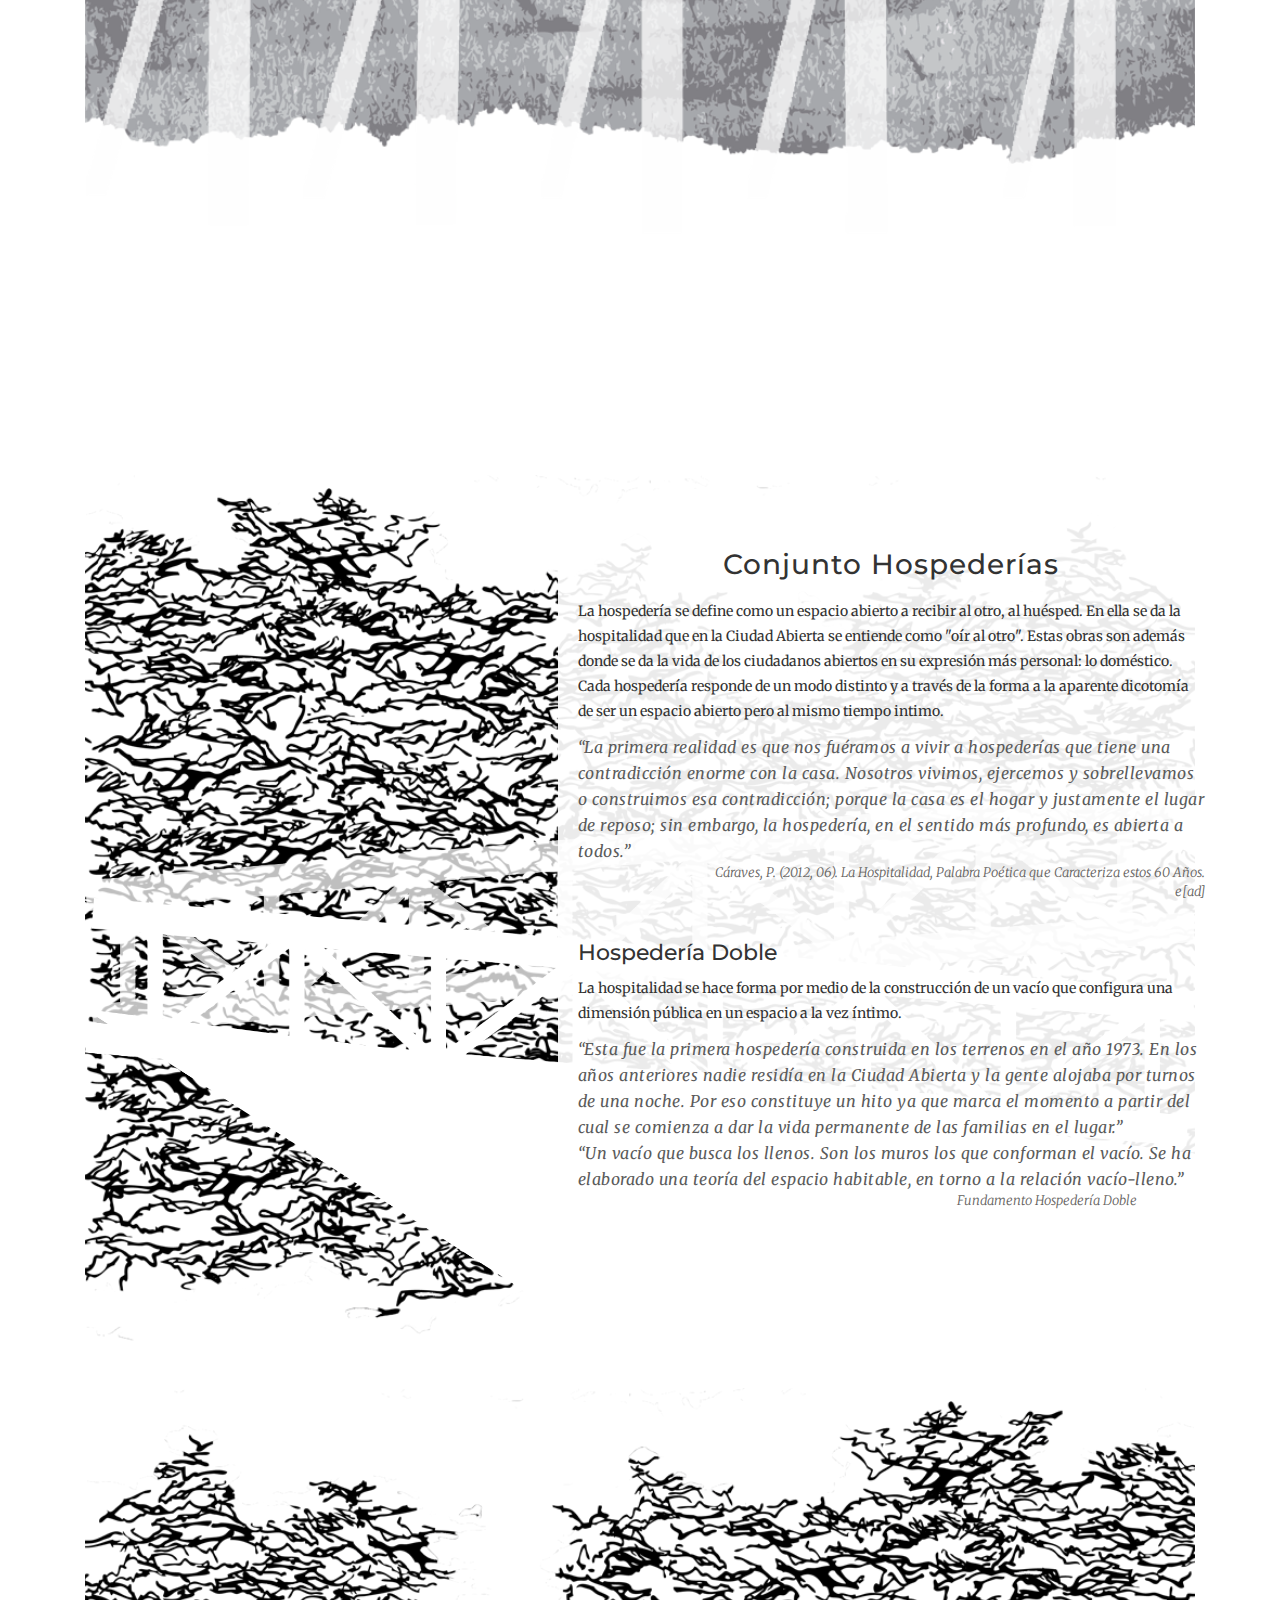
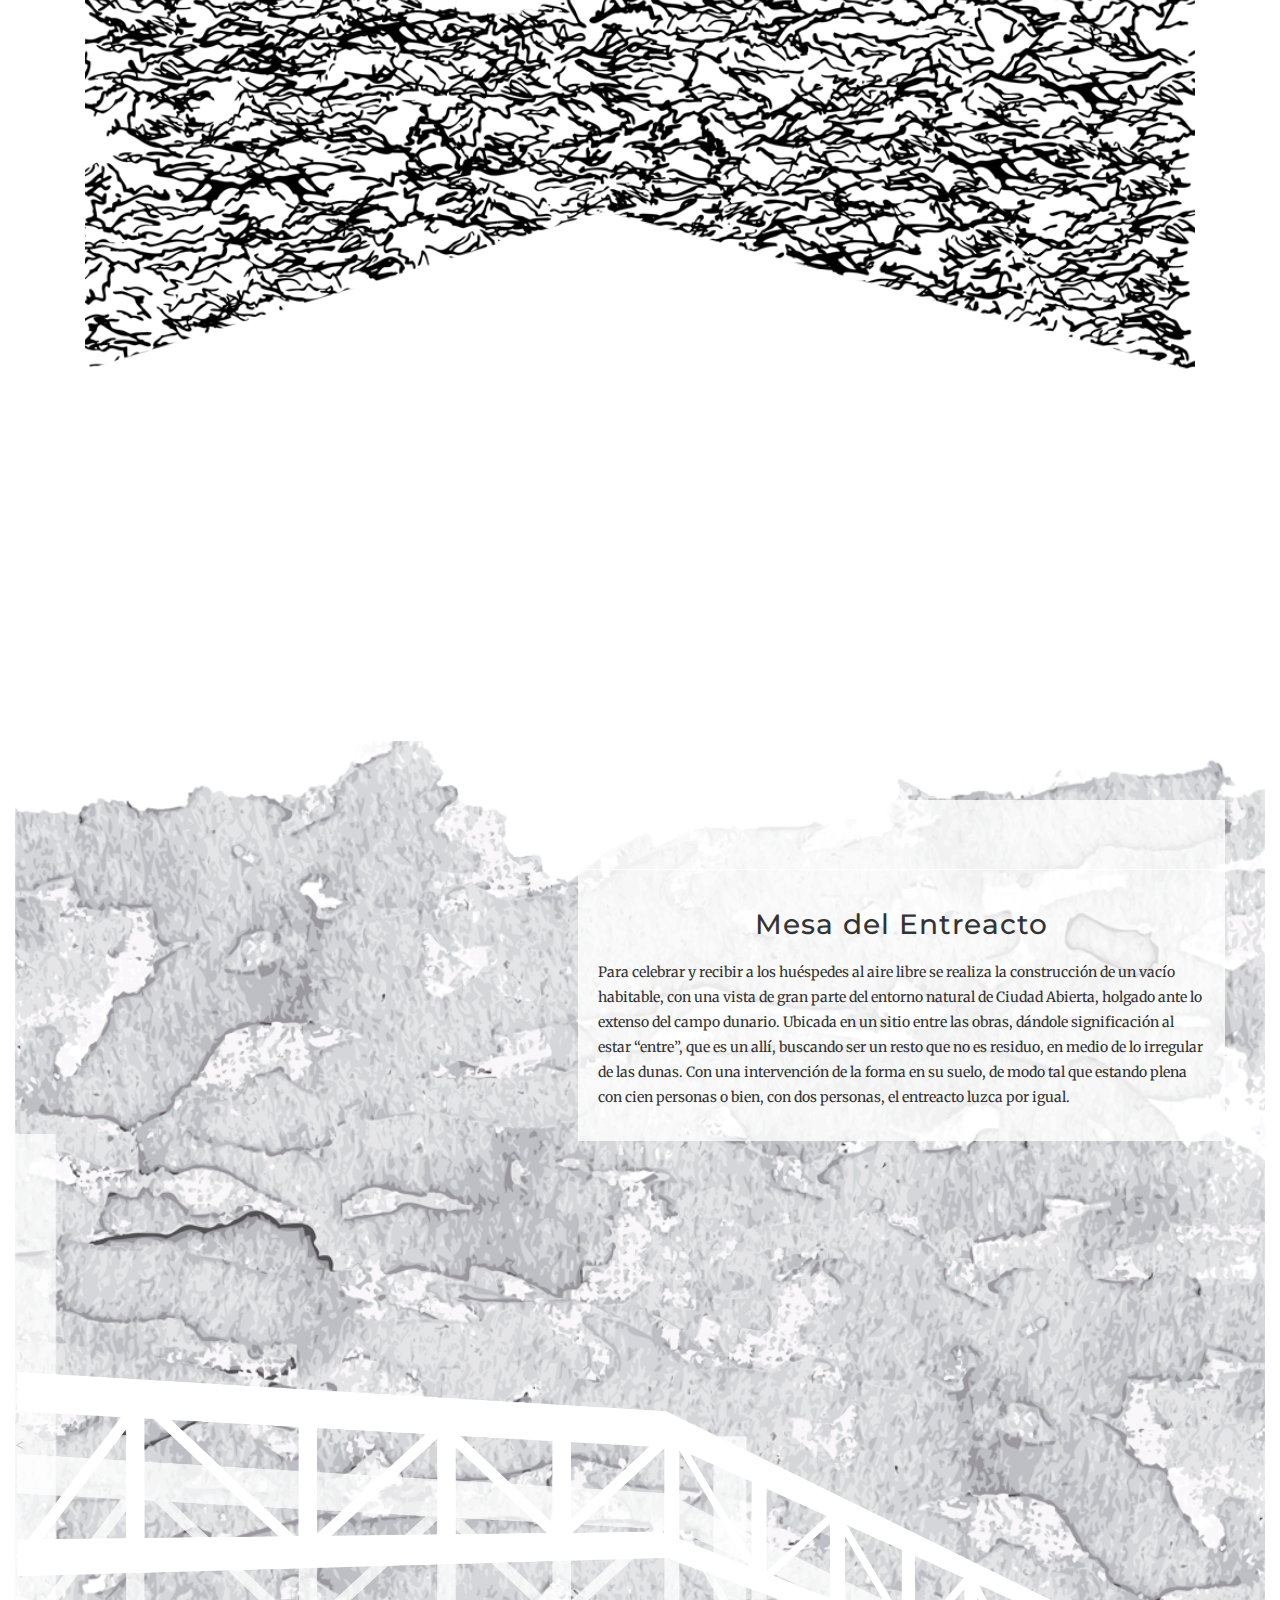
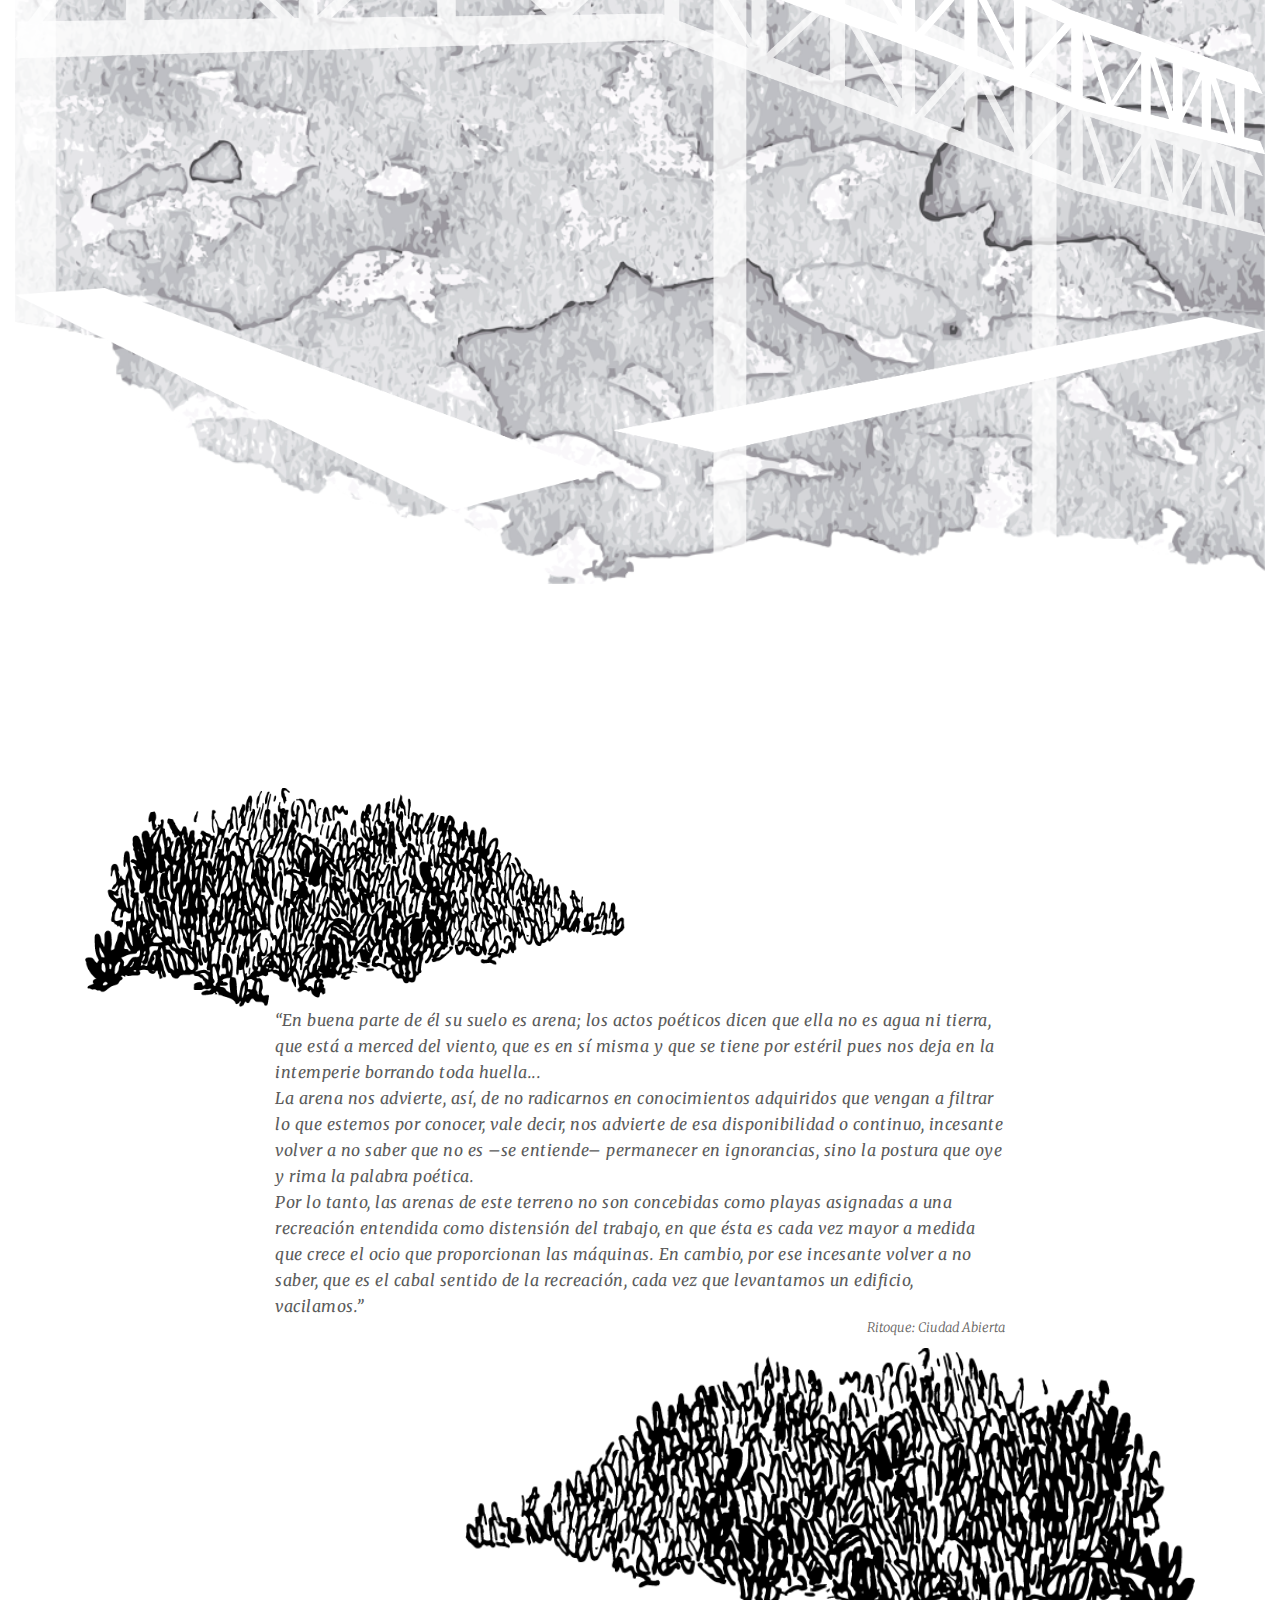
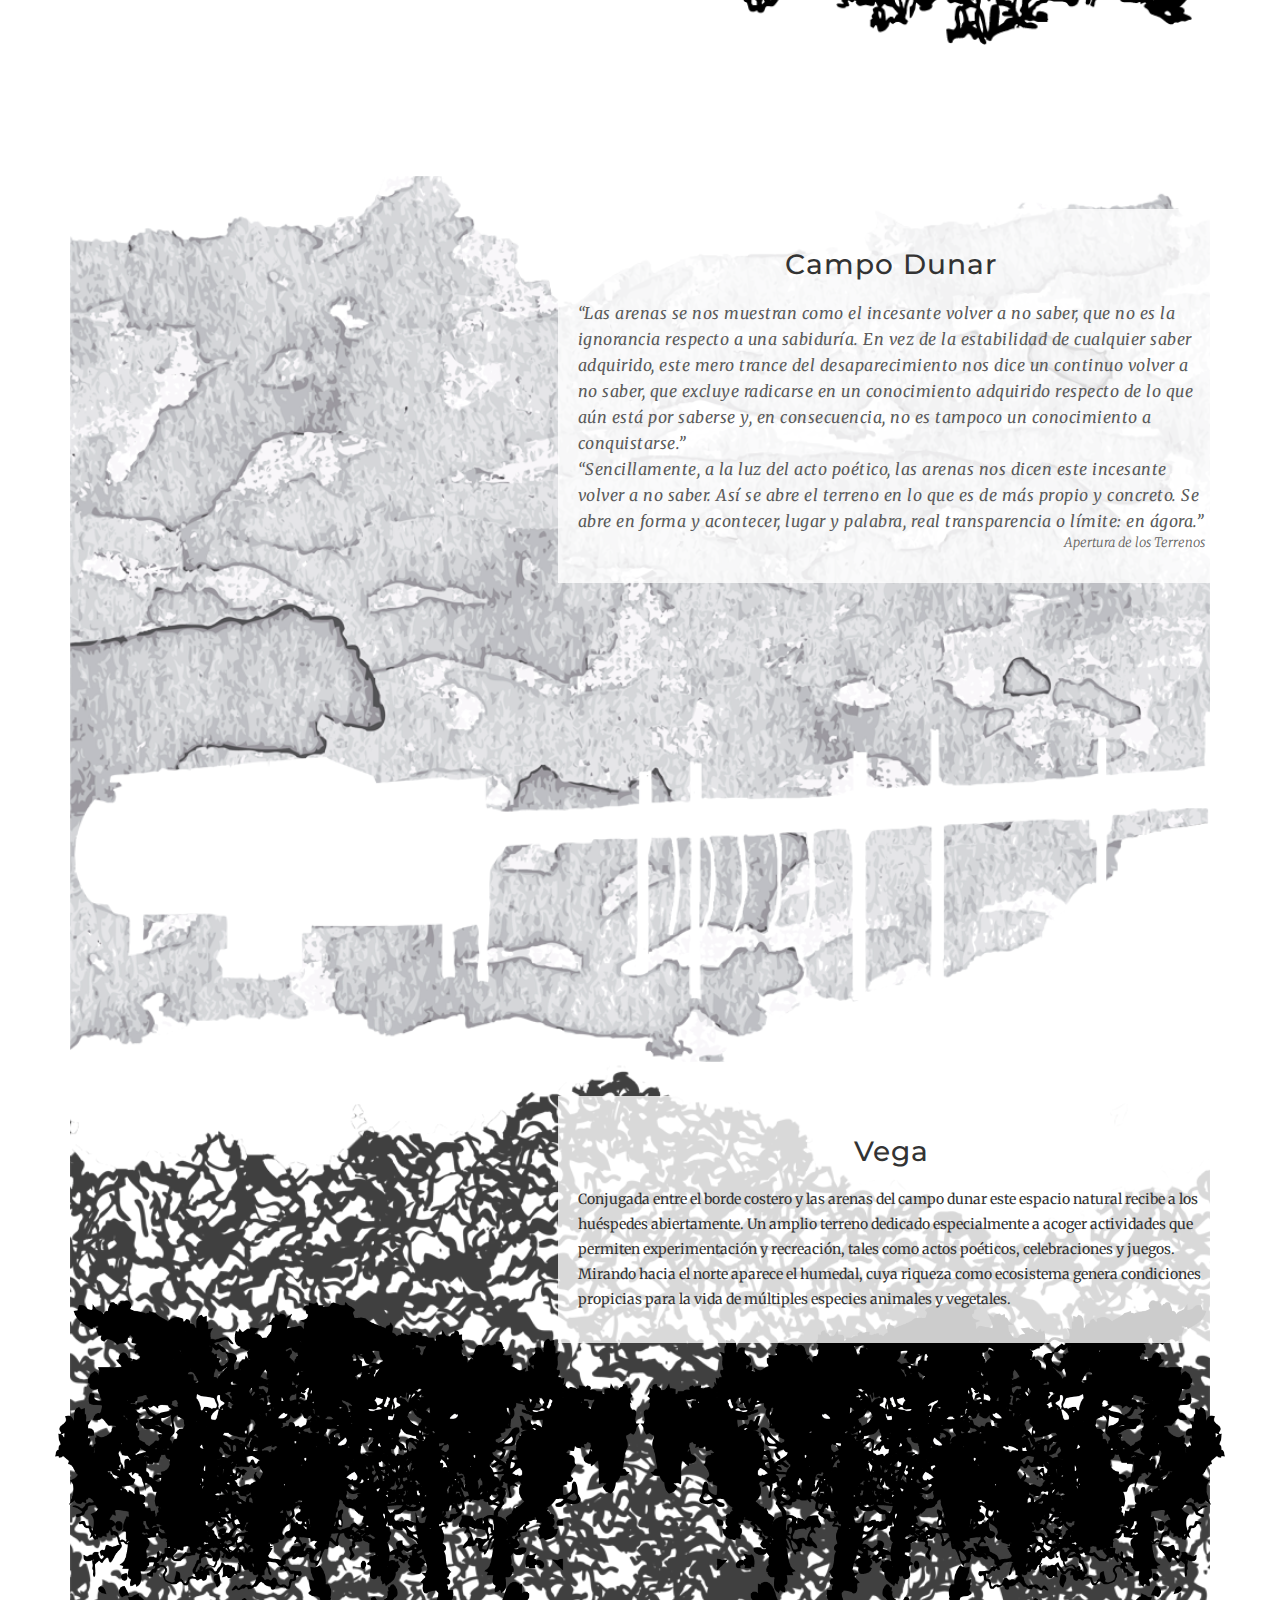
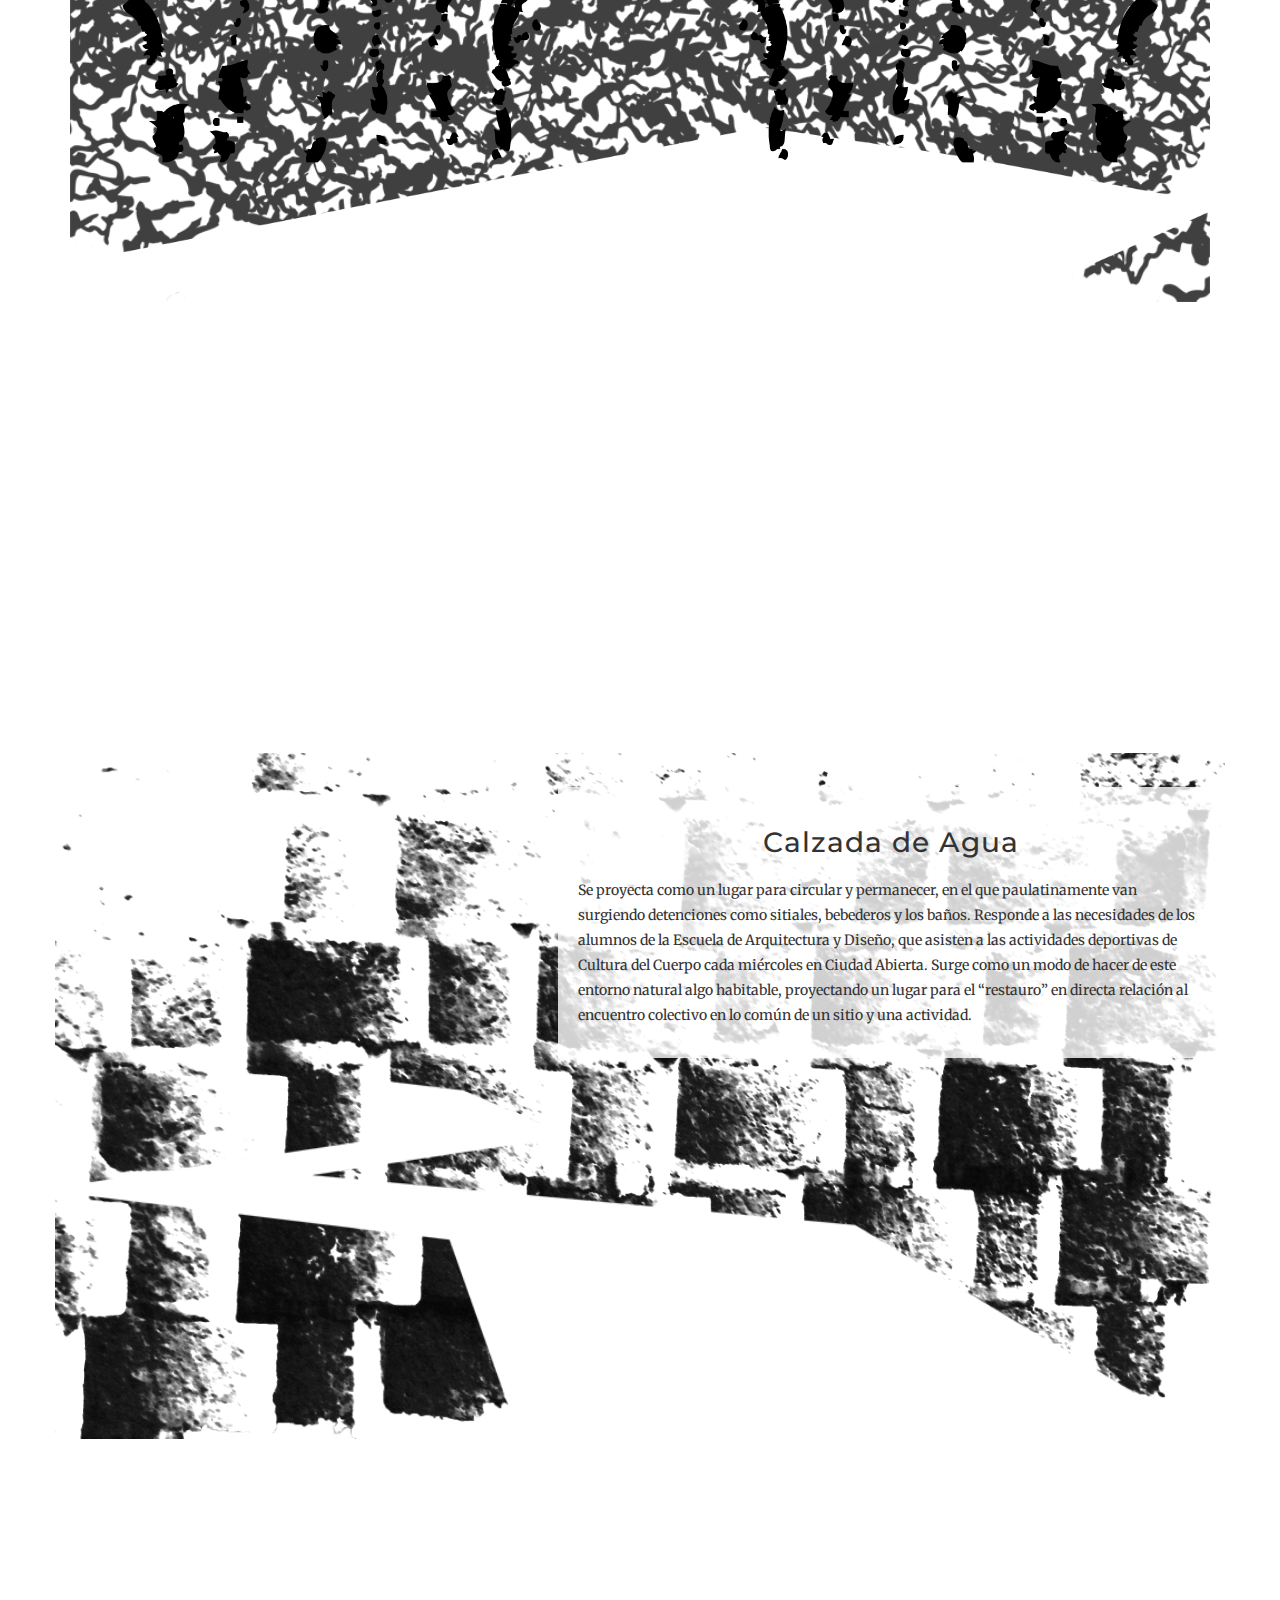
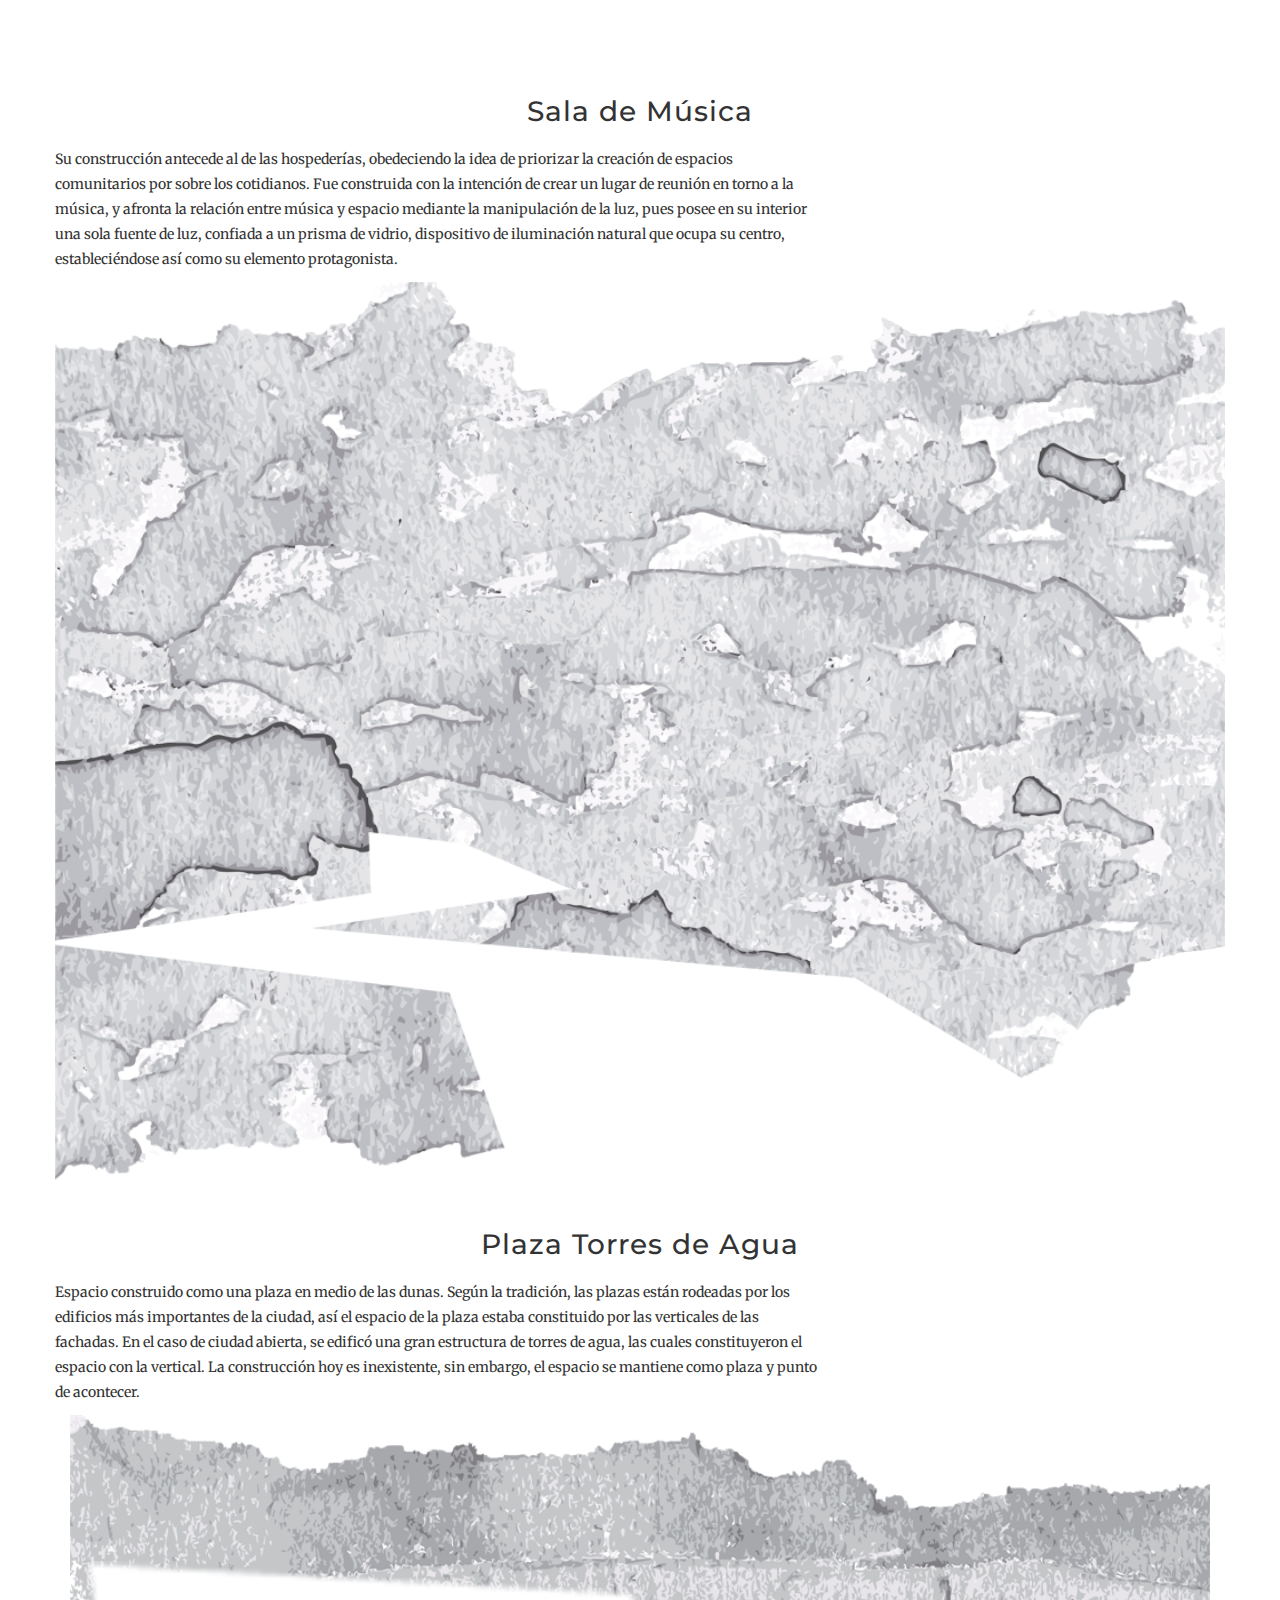
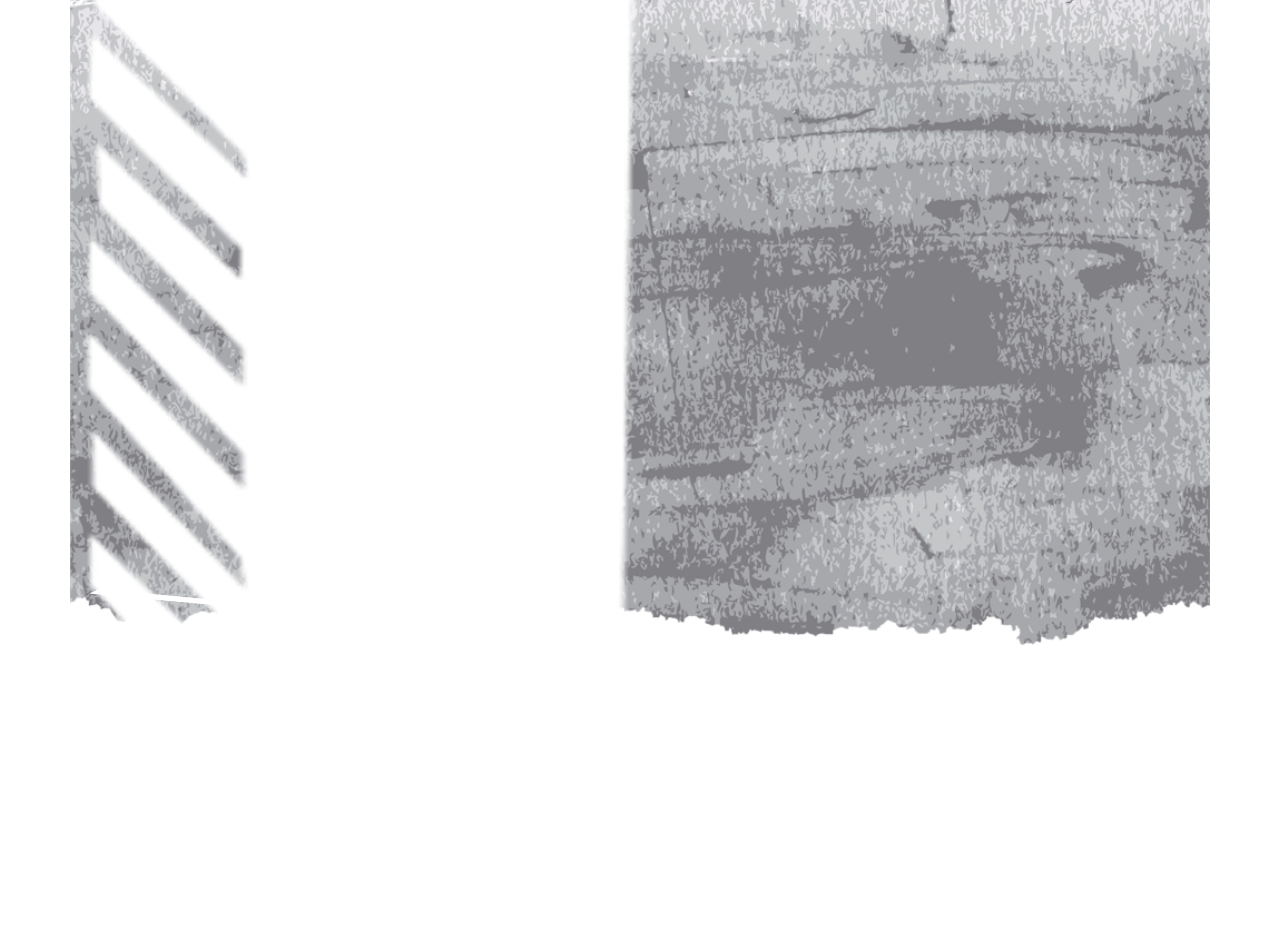
==== commit f2ba6313: "imagenes" ====
--- a/parte baja 2.html
+++ b/parte baja 2.html
@@ -317,6 +317,9 @@
 
 
 <hr class="espacio">
+<hr class="espacio">
+
+<hr class="espacio">
 
 </div>
 <div class="container">
@@ -337,6 +340,9 @@
 
         </div> 
 
+<hr class="espacio">
+
+<hr class="espacio">
 
 <h2>Sala de Música</h2>
 
